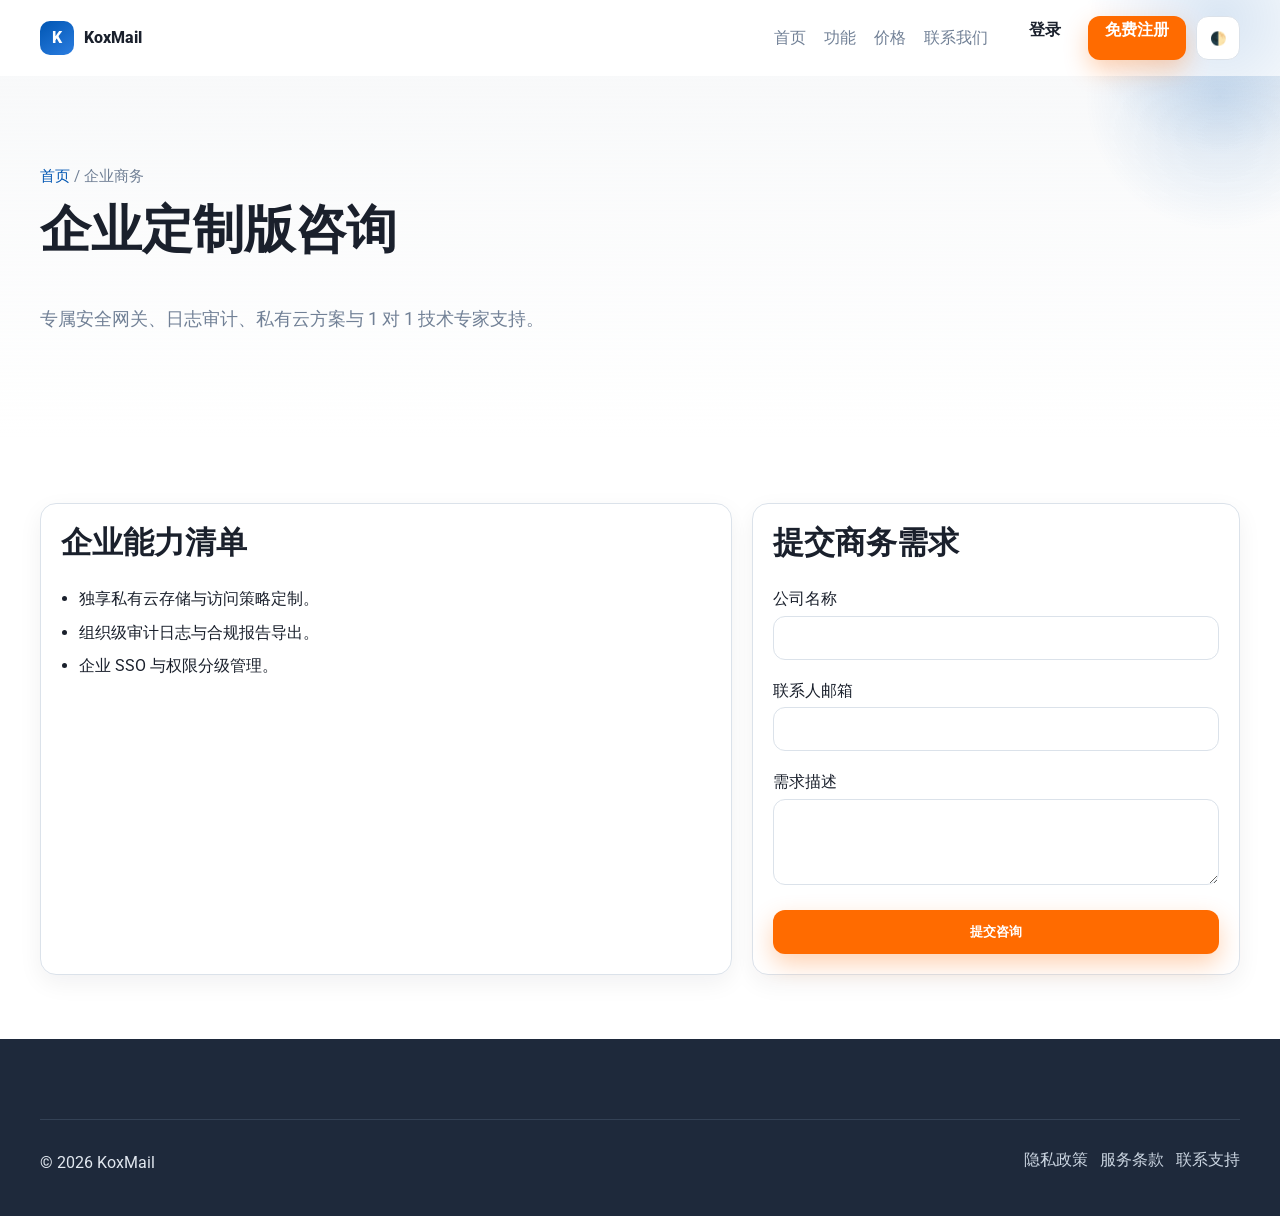
==== business.html @ 8eb8991d "Add new HTML pages for business, login, privacy, registration, subscription, support, and terms. Upd" ====
<!doctype html>
<html lang="zh-CN">
<head>
  <meta charset="UTF-8">
  <meta name="viewport" content="width=device-width, initial-scale=1.0">
  <title>KoxMail 企业商务咨询</title>
  <link rel="preconnect" href="https://fonts.googleapis.com">
  <link rel="preconnect" href="https://fonts.gstatic.com" crossorigin>
  <link href="https://fonts.googleapis.com/css2?family=Roboto:wght@400;500;700;800&display=swap" rel="stylesheet">
  <link rel="stylesheet" href="styles.css">
</head>
<body>
  <header class="site-header is-scrolled" id="siteHeader"><div class="container header-inner"><a class="brand" href="index.html"><span class="brand-mark">K</span><span class="brand-text">KoxMail</span></a><button class="menu-toggle" id="menuToggle" aria-expanded="false" aria-controls="mainNav" aria-label="打开导航"><span></span><span></span><span></span></button><nav class="nav" id="mainNav"><a href="index.html#home">首页</a><a href="index.html#features">功能</a><a href="index.html#pricing">价格</a><a href="index.html#contact">联系我们</a></nav><div class="header-actions"><a class="btn btn-ghost" href="login.html">登录</a><a class="btn btn-accent" href="register.html">免费注册</a><button class="theme-toggle" id="themeToggle">🌓</button></div></div></header>
  <main class="subpage-main">
    <section class="section sub-hero"><div class="container"><p class="breadcrumb"><a href="index.html">首页</a> / 企业商务</p><h1>企业定制版咨询</h1><p class="lead">专属安全网关、日志审计、私有云方案与 1 对 1 技术专家支持。</p></div></section>
    <section class="section-sm">
      <div class="container sub-grid">
        <article class="card">
          <h2>企业能力清单</h2>
          <ul class="doc-list">
            <li>独享私有云存储与访问策略定制。</li>
            <li>组织级审计日志与合规报告导出。</li>
            <li>企业 SSO 与权限分级管理。</li>
          </ul>
        </article>
        <article class="card">
          <h2>提交商务需求</h2>
          <form class="simple-form" action="support.html" method="get">
            <div class="field"><label for="bizCompany">公司名称</label><input id="bizCompany" required></div>
            <div class="field"><label for="bizContact">联系人邮箱</label><input id="bizContact" type="email" required></div>
            <div class="field"><label for="bizNeed">需求描述</label><textarea id="bizNeed" rows="4" required></textarea></div>
            <button class="btn btn-accent full" type="submit">提交咨询</button>
          </form>
        </article>
      </div>
    </section>
  </main>
  <footer class="site-footer"><div class="container footer-bottom"><p>© 2026 KoxMail</p><div class="footer-links"><a href="privacy.html">隐私政策</a><a href="terms.html">服务条款</a><a href="support.html">联系支持</a></div></div></footer>
  <script src="script.js"></script>
</body>
</html>
---- styles.css ----
:root {
  --primary: #0056b3;
  --accent: #ff6b00;
  --bg: #ffffff;
  --bg-alt: #f8f9fa;
  --surface: #ffffff;
  --text: #1a202c;
  --text-muted: #718096;
  --border: #dbe2ea;
  --danger: #e53e3e;
  --header-bg: rgba(255, 255, 255, 0.9);
  --shadow-sm: 0 8px 24px rgba(16, 24, 40, 0.06);
  --shadow-md: 0 16px 36px rgba(16, 24, 40, 0.14);
}

[data-theme="dark"] {
  --bg: #0f172a;
  --bg-alt: #1e293b;
  --surface: #1e293b;
  --text: #f8fafc;
  --text-muted: #94a3b8;
  --border: #334155;
  --header-bg: rgba(15, 23, 42, 0.82);
  --shadow-sm: 0 8px 24px rgba(2, 8, 23, 0.44);
  --shadow-md: 0 16px 36px rgba(2, 8, 23, 0.6);
}

*,
*::before,
*::after {
  box-sizing: border-box;
}

html {
  scroll-behavior: smooth;
}

body {
  margin: 0;
  font-family: "PingFang SC", "Roboto", "Microsoft YaHei", sans-serif;
  background: var(--bg);
  color: var(--text);
  line-height: 1.6;
  animation: pageFadeIn 0.7s ease both;
}

a {
  color: inherit;
  text-decoration: none;
}

.container {
  width: min(1200px, calc(100% - 40px));
  margin: 0 auto;
}

.section {
  padding: 88px 0;
  position: relative;
  overflow: clip;
}

.section-sm {
  padding: 64px 0;
}

.alt-bg {
  background: var(--bg-alt);
}

h1, h2, h3, h4 {
  line-height: 1.25;
  margin-top: 0;
}

h1 {
  font-size: clamp(2rem, 4vw, 3.25rem);
  font-weight: 800;
}

h2 {
  font-size: clamp(1.65rem, 2.4vw, 2.25rem);
  margin-bottom: 24px;
}

h3 {
  font-size: 1.2rem;
  font-weight: 700;
}

.lead {
  font-size: 1.1rem;
  color: var(--text-muted);
}

.eyebrow {
  color: var(--primary);
  font-weight: 700;
}

.grid-2 {
  display: grid;
  grid-template-columns: repeat(12, 1fr);
  gap: 24px;
}

.grid-2 > :first-child,
.grid-2 > :last-child {
  grid-column: span 6;
}

.cards-3,
.cards-4,
.pricing-grid,
.footer-grid,
.team-grid {
  display: grid;
  gap: 16px;
}

.cards-3 {
  grid-template-columns: repeat(3, minmax(0, 1fr));
}

.cards-4 {
  grid-template-columns: repeat(4, minmax(0, 1fr));
}

.pricing-grid {
  margin-top: 26px;
  grid-template-columns: repeat(3, minmax(0, 1fr));
  align-items: stretch;
}

.footer-grid {
  grid-template-columns: repeat(4, minmax(0, 1fr));
}

.team-grid {
  grid-template-columns: repeat(3, minmax(0, 1fr));
}

.card {
  background: var(--surface);
  border: 1px solid var(--border);
  border-radius: 16px;
  padding: 20px;
  box-shadow: var(--shadow-sm);
}

.site-header {
  position: sticky;
  top: 0;
  z-index: 30;
  transition: background 0.35s ease, box-shadow 0.35s ease, backdrop-filter 0.35s ease, transform 0.35s ease;
}

.site-header.is-scrolled {
  background: var(--header-bg);
  backdrop-filter: blur(10px);
  box-shadow: var(--shadow-sm);
  transform: translateY(0);
}

.header-inner {
  min-height: 76px;
  display: flex;
  align-items: center;
  gap: 24px;
}

.brand {
  display: inline-flex;
  align-items: center;
  gap: 10px;
  font-weight: 800;
}

.brand-mark {
  width: 34px;
  height: 34px;
  border-radius: 10px;
  display: grid;
  place-items: center;
  color: #fff;
  background: linear-gradient(145deg, var(--primary), #2b7de0);
}

.nav {
  margin-left: auto;
  display: inline-flex;
  gap: 18px;
}

.nav a {
  position: relative;
  color: var(--text-muted);
  font-weight: 500;
  transition: color 0.25s ease;
}

.nav a::after {
  content: "";
  position: absolute;
  left: 0;
  bottom: -6px;
  width: 100%;
  height: 2px;
  transform: scaleX(0);
  transform-origin: left;
  transition: transform 0.2s ease;
  background: var(--primary);
}

.nav a:hover {
  color: var(--primary);
}

.nav a:hover::after {
  transform: scaleX(1);
}

.header-actions {
  display: inline-flex;
  align-items: center;
  gap: 10px;
}

.btn {
  min-height: 44px;
  border-radius: 12px;
  border: 1px solid transparent;
  padding: 0 16px;
  font-weight: 700;
  cursor: pointer;
  transition: transform 0.28s cubic-bezier(0.22, 1, 0.36, 1), box-shadow 0.28s ease, background 0.25s ease, filter 0.25s ease;
}

.btn:hover {
  transform: translateY(-2px) scale(1.01);
  filter: brightness(1.02);
}

.btn-ghost {
  color: var(--text);
  background: transparent;
}

.btn-accent {
  color: #fff;
  background: var(--accent);
  box-shadow: 0 10px 24px rgba(255, 107, 0, 0.3);
}

.btn-outline {
  color: var(--text);
  border-color: var(--border);
  background: transparent;
}

.theme-toggle {
  min-height: 44px;
  min-width: 44px;
  border-radius: 12px;
  border: 1px solid var(--border);
  background: var(--surface);
  color: var(--text);
  cursor: pointer;
  transition: transform 0.28s ease, box-shadow 0.28s ease;
}

.theme-toggle:hover {
  transform: translateY(-2px) rotate(-8deg);
  box-shadow: var(--shadow-sm);
}

.hero-form {
  margin: 28px 0 14px;
  display: flex;
  gap: 10px;
}

input, textarea {
  width: 100%;
  color: var(--text);
  border-radius: 12px;
  border: 1px solid var(--border);
  background: var(--surface);
  padding: 12px 14px;
  min-height: 44px;
  outline: none;
}

select {
  width: 100%;
  color: var(--text);
  border-radius: 12px;
  border: 1px solid var(--border);
  background: var(--surface);
  padding: 12px 14px;
  min-height: 44px;
  outline: none;
}

input:focus, textarea:focus, select:focus {
  border-color: var(--primary);
  box-shadow: 0 0 0 4px rgba(0, 86, 179, 0.15);
}

.hero-art {
  display: grid;
  align-content: center;
  justify-items: center;
  position: relative;
  perspective: 1000px;
}

.mock-mail {
  width: min(420px, 100%);
  border-radius: 16px;
  overflow: hidden;
  box-shadow: var(--shadow-md);
  border: 1px solid var(--border);
  animation: floatY 4.8s ease-in-out infinite;
  transform-style: preserve-3d;
}

.mail-top {
  padding: 12px 16px;
  background: var(--primary);
  color: #fff;
  font-weight: 700;
}

.mail-body {
  background: var(--surface);
  padding: 16px;
}

.shield {
  position: absolute;
  right: 8%;
  bottom: -10px;
  width: 64px;
  height: 64px;
  border-radius: 50%;
  display: grid;
  place-items: center;
  background: var(--surface);
  border: 1px solid var(--border);
  box-shadow: var(--shadow-sm);
  animation: pulseShield 2.8s ease-in-out infinite;
}

.trust {
  background: var(--bg-alt);
}

.trust-text {
  text-align: center;
  color: var(--text-muted);
  margin-top: 0;
}

.badges {
  display: flex;
  justify-content: center;
  flex-wrap: wrap;
  gap: 10px;
}

.badge {
  border-radius: 999px;
  border: 1px solid var(--border);
  background: var(--surface);
  padding: 10px 14px;
  font-weight: 700;
  transition: transform 0.24s ease, box-shadow 0.24s ease;
}

.badge:hover {
  transform: translateY(-2px);
  box-shadow: var(--shadow-sm);
}

.feature-card {
  transition: transform 0.3s cubic-bezier(0.22, 1, 0.36, 1), box-shadow 0.3s ease;
}

.feature-card:hover {
  transform: translateY(-4px);
  box-shadow: var(--shadow-md);
}

.quote-card .person {
  margin-top: 12px;
  color: var(--text-muted);
  font-size: 0.95rem;
}

.z-flow {
  display: grid;
  grid-template-columns: repeat(12, 1fr);
  gap: 16px;
}

.z-flow > :nth-child(odd) {
  grid-column: 1 / span 7;
}

.z-flow > :nth-child(even) {
  grid-column: 6 / -1;
}

.timeline ul {
  margin: 0;
  padding-left: 20px;
}

.member {
  text-align: center;
}

.avatar {
  display: block;
  margin: 0 auto 8px;
  width: 72px;
  height: 72px;
  border-radius: 50%;
  background: linear-gradient(140deg, #64748b, #cbd5e1);
  filter: saturate(0);
  transition: filter 0.2s ease;
}

.member:hover .avatar {
  filter: saturate(1);
}

.price-card {
  border-radius: 18px;
  padding: 24px;
  background: var(--surface);
  border: 1px solid var(--border);
  box-shadow: var(--shadow-sm);
  transition: transform 0.35s cubic-bezier(0.22, 1, 0.36, 1), box-shadow 0.35s ease, border-color 0.25s ease;
}

.price-card:hover {
  transform: translateY(-4px);
  box-shadow: var(--shadow-md);
}

.price-card .price {
  font-size: 1.8rem;
  margin: 10px 0 14px;
  font-weight: 800;
}

.price-card .price span {
  font-size: 1rem;
  color: var(--text-muted);
}

.price-card ul {
  margin: 0 0 18px 18px;
  padding: 0;
}

.featured {
  transform: scale(1.05);
  border-color: var(--primary);
  position: relative;
  animation: glowCard 3.2s ease-in-out infinite;
}

.tag {
  display: inline-block;
  border-radius: 999px;
  background: var(--accent);
  color: #fff;
  padding: 6px 10px;
  font-size: 0.78rem;
  margin: 0 0 10px;
}

.faq-top {
  display: grid;
  gap: 10px;
  margin-bottom: 16px;
}

.tags {
  display: flex;
  flex-wrap: wrap;
  gap: 8px;
}

.tags span {
  border: 1px solid var(--border);
  border-radius: 999px;
  padding: 6px 10px;
  font-size: 0.9rem;
  color: var(--text-muted);
}

.accordion-item {
  border: 1px solid var(--border);
  border-radius: 12px;
  background: var(--surface);
  margin-bottom: 10px;
  overflow: hidden;
  transition: border-color 0.25s ease, transform 0.25s ease, box-shadow 0.25s ease;
}

.accordion-item:hover {
  transform: translateY(-2px);
  box-shadow: var(--shadow-sm);
}

.accordion-trigger {
  width: 100%;
  border: 0;
  background: transparent;
  color: var(--text);
  min-height: 50px;
  padding: 14px 16px;
  display: flex;
  justify-content: space-between;
  align-items: center;
  cursor: pointer;
  font-size: 1rem;
  font-weight: 700;
}

.accordion-panel {
  max-height: 0;
  overflow: hidden;
  transition: max-height 0.28s ease;
}

.accordion-panel p {
  margin: 0;
  padding: 0 16px 16px;
  color: var(--text-muted);
}

.accordion-item.is-open .accordion-trigger {
  color: var(--primary);
}

.accordion-item.is-open .icon {
  transform: rotate(45deg);
}

.icon {
  transition: transform 0.3s cubic-bezier(0.22, 1, 0.36, 1);
}

.empty-state {
  border: 1px dashed var(--border);
  border-radius: 12px;
  padding: 20px;
  text-align: center;
}

.map-placeholder {
  margin-top: 18px;
  min-height: 200px;
  border-radius: 12px;
  border: 1px solid var(--border);
  display: grid;
  place-items: center;
  color: var(--text-muted);
  background: linear-gradient(140deg, #cbd5e1, #94a3b8);
  background-size: 140% 140%;
  animation: mapFlow 10s ease-in-out infinite;
}

.field {
  margin-bottom: 12px;
}

.field label {
  display: inline-block;
  margin-bottom: 4px;
  font-weight: 500;
}

.field.invalid input,
.field.invalid textarea {
  border-color: var(--danger);
}

.field.invalid .error-msg {
  color: var(--danger);
}

.error-msg {
  display: block;
  min-height: 18px;
  font-size: 0.85rem;
}

.full {
  width: 100%;
  display: inline-flex;
  align-items: center;
  justify-content: center;
  gap: 8px;
}

.spinner {
  width: 14px;
  height: 14px;
  border-radius: 50%;
  border: 2px solid rgba(255, 255, 255, 0.45);
  border-top-color: #fff;
  display: none;
}

.btn.is-loading .spinner {
  display: inline-block;
  animation: spin 0.8s linear infinite;
}

.btn:disabled {
  opacity: 0.8;
  cursor: not-allowed;
}

.success-card {
  border-radius: 12px;
  border: 1px solid #22c55e55;
  background: #22c55e20;
  padding: 16px;
  animation: successPop 0.45s cubic-bezier(0.22, 1, 0.36, 1) both;
}

.cta-box {
  border-radius: 16px;
  text-align: center;
  background: var(--surface);
  border: 1px solid var(--border);
  box-shadow: var(--shadow-sm);
  padding: 28px;
  transition: transform 0.35s ease, box-shadow 0.35s ease;
}

.cta-box:hover {
  transform: translateY(-3px);
  box-shadow: var(--shadow-md);
}

.site-footer {
  background: #1e293b;
  color: #e2e8f0;
  padding: 54px 0 24px;
}

.site-footer h4 {
  margin-bottom: 12px;
}

.site-footer a {
  display: block;
  color: #cbd5e1;
  margin-bottom: 6px;
  transition: color 0.22s ease, transform 0.22s ease;
}

.site-footer a:hover {
  color: #ffffff;
  transform: translateX(2px);
}

.footer-bottom {
  margin-top: 26px;
  border-top: 1px solid #334155;
  padding-top: 14px;
  display: flex;
  gap: 14px;
  justify-content: space-between;
  align-items: center;
  flex-wrap: wrap;
}

.footer-links {
  display: inline-flex;
  flex-wrap: wrap;
  gap: 12px;
}

.menu-toggle {
  display: none;
  min-height: 44px;
  min-width: 44px;
  border: 1px solid var(--border);
  border-radius: 12px;
  background: var(--surface);
}

.menu-toggle span {
  display: block;
  width: 18px;
  height: 2px;
  margin: 3px auto;
  background: var(--text);
}

.link-arrow {
  color: var(--primary);
  font-weight: 700;
}

.sr-only {
  position: absolute;
  width: 1px;
  height: 1px;
  margin: -1px;
  padding: 0;
  overflow: hidden;
  border: 0;
  clip: rect(0 0 0 0);
}

.subpage-main {
  min-height: calc(100vh - 210px);
}

.sub-hero {
  background: linear-gradient(180deg, var(--bg-alt), transparent);
}

.breadcrumb {
  margin-top: 0;
  margin-bottom: 10px;
  color: var(--text-muted);
  font-size: 0.95rem;
}

.breadcrumb a {
  color: var(--primary);
}

.sub-grid {
  display: grid;
  grid-template-columns: repeat(12, 1fr);
  gap: 20px;
}

.sub-grid > *:first-child {
  grid-column: span 7;
}

.sub-grid > *:last-child {
  grid-column: span 5;
}

.simple-form {
  display: grid;
  gap: 6px;
}

.muted-line {
  color: var(--text-muted);
}

.doc-wrap {
  max-width: 900px;
}

.doc-wrap h2 {
  margin-top: 26px;
  margin-bottom: 8px;
}

.doc-wrap h2:first-child {
  margin-top: 0;
}

.doc-list {
  margin: 0;
  padding-left: 18px;
}

.doc-list li {
  margin-bottom: 8px;
}

.fade-in {
  animation: fadeInUp 0.5s ease both;
}

.reveal {
  opacity: 0;
  transform: translateY(22px) scale(0.985);
  transition: opacity 0.7s cubic-bezier(0.22, 1, 0.36, 1), transform 0.7s cubic-bezier(0.22, 1, 0.36, 1);
  transition-delay: var(--reveal-delay, 0ms);
  will-change: transform, opacity;
}

.reveal.reveal-in {
  opacity: 1;
  transform: translateY(0) scale(1);
}

.section-glow::before {
  content: "";
  position: absolute;
  width: 280px;
  height: 280px;
  border-radius: 50%;
  background: radial-gradient(circle, rgba(0, 86, 179, 0.15), transparent 68%);
  top: -120px;
  right: -80px;
  pointer-events: none;
  animation: glowDrift 7s ease-in-out infinite;
}

@keyframes spin {
  to { transform: rotate(360deg); }
}

@keyframes fadeInUp {
  from {
    opacity: 0;
    transform: translateY(12px);
  }
  to {
    opacity: 1;
    transform: translateY(0);
  }
}

@keyframes pageFadeIn {
  from {
    opacity: 0;
  }
  to {
    opacity: 1;
  }
}

@keyframes floatY {
  0%, 100% {
    transform: translateY(0px) rotateX(0deg);
  }
  50% {
    transform: translateY(-8px) rotateX(1.5deg);
  }
}

@keyframes pulseShield {
  0%, 100% {
    transform: scale(1);
    box-shadow: var(--shadow-sm);
  }
  50% {
    transform: scale(1.06);
    box-shadow: var(--shadow-md);
  }
}

@keyframes glowCard {
  0%, 100% {
    box-shadow: 0 14px 34px rgba(0, 86, 179, 0.18);
  }
  50% {
    box-shadow: 0 18px 42px rgba(0, 86, 179, 0.3);
  }
}

@keyframes mapFlow {
  0%, 100% {
    background-position: 0% 50%;
  }
  50% {
    background-position: 100% 50%;
  }
}

@keyframes successPop {
  from {
    opacity: 0;
    transform: translateY(8px) scale(0.96);
  }
  to {
    opacity: 1;
    transform: translateY(0) scale(1);
  }
}

@keyframes glowDrift {
  0%, 100% {
    transform: translate(0, 0);
  }
  50% {
    transform: translate(-12px, 10px);
  }
}

@media (prefers-reduced-motion: reduce) {
  *,
  *::before,
  *::after {
    animation: none !important;
    transition-duration: 1ms !important;
    transition-delay: 0ms !important;
  }
}

@media (max-width: 1199px) {
  .cards-4 {
    grid-template-columns: repeat(2, minmax(0, 1fr));
  }

  .cards-3 {
    grid-template-columns: repeat(2, minmax(0, 1fr));
  }

  .pricing-grid {
    grid-template-columns: 1fr;
    gap: 20px;
  }

  .featured {
    transform: none;
  }

  .z-flow > * {
    grid-column: 1 / -1;
  }

  .nav {
    position: fixed;
    top: 76px;
    right: 12px;
    width: min(320px, calc(100% - 24px));
    background: var(--surface);
    border: 1px solid var(--border);
    border-radius: 12px;
    box-shadow: var(--shadow-md);
    padding: 12px;
    display: none;
    flex-direction: column;
  }

  .nav.is-open {
    display: flex;
  }

  .menu-toggle {
    display: inline-block;
    margin-left: auto;
  }
}

@media (max-width: 767px) {
  .container {
    width: min(1200px, calc(100% - 24px));
  }

  .section {
    padding: 68px 0;
  }

  .section-sm {
    padding: 48px 0;
  }

  .grid-2 > * {
    grid-column: 1 / -1;
  }

  .cards-3,
  .cards-4,
  .footer-grid,
  .team-grid {
    grid-template-columns: 1fr;
  }

  .header-actions .btn-ghost {
    display: none;
  }

  .hero-form {
    flex-direction: column;
  }

  .btn,
  .theme-toggle {
    width: 100%;
  }

  .sub-grid > * {
    grid-column: 1 / -1;
  }
}
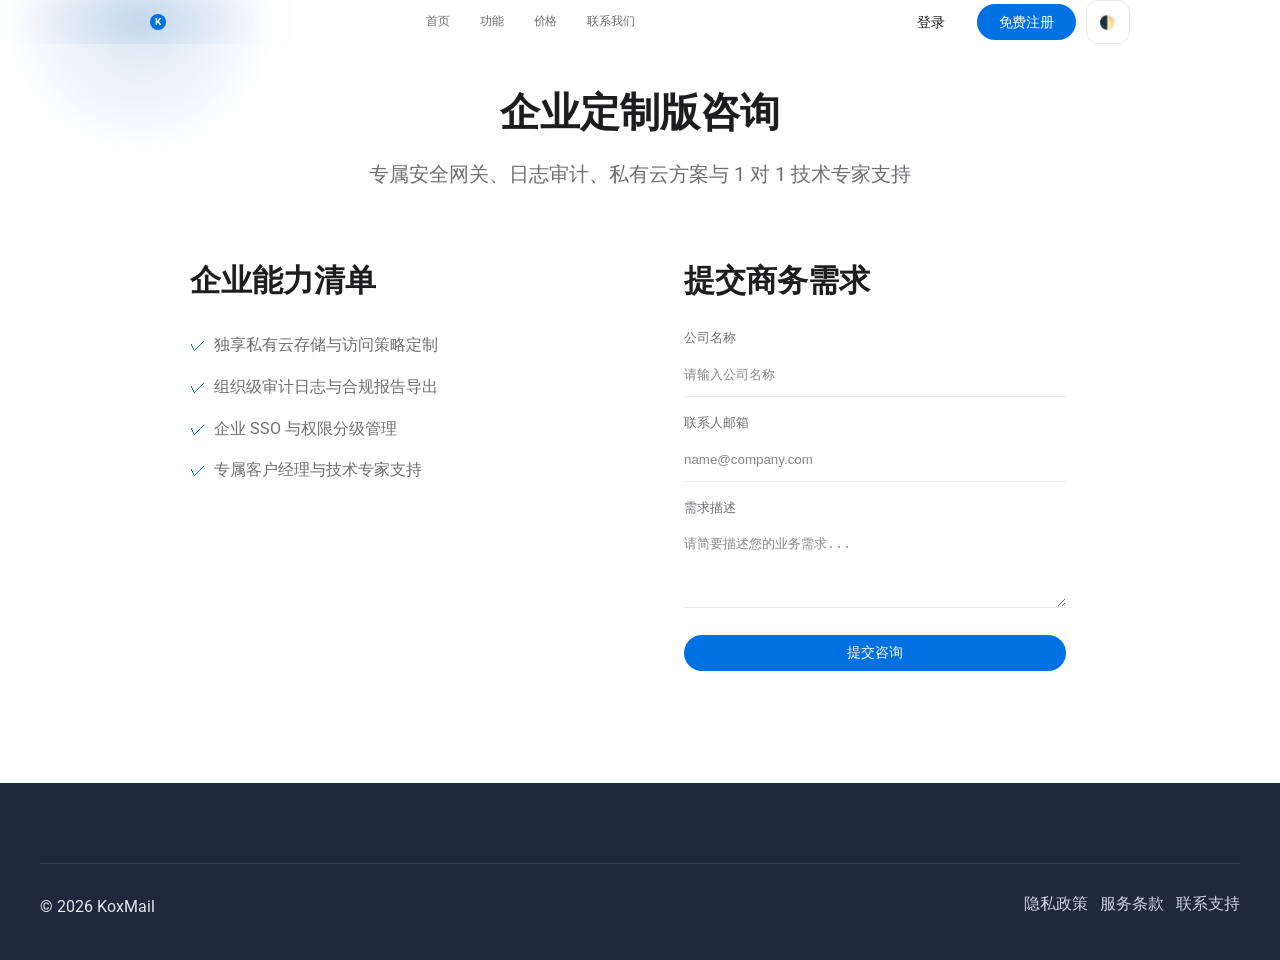
==== commit 1b656163: "refactor: 重构全站页面布局与样式，优化用户体验 1. 重新设计首页hero区域，简化布局并优化文案 2. 统一全站头部、页脚结构，移除冗余的is-scrolled类逻辑 3. 重构所有子页面" ====
--- a/business.html
+++ b/business.html
@@ -10,32 +10,72 @@
   <link rel="stylesheet" href="styles.css">
 </head>
 <body>
-  <header class="site-header is-scrolled" id="siteHeader"><div class="container header-inner"><a class="brand" href="index.html"><span class="brand-mark">K</span><span class="brand-text">KoxMail</span></a><button class="menu-toggle" id="menuToggle" aria-expanded="false" aria-controls="mainNav" aria-label="打开导航"><span></span><span></span><span></span></button><nav class="nav" id="mainNav"><a href="index.html#home">首页</a><a href="index.html#features">功能</a><a href="index.html#pricing">价格</a><a href="index.html#contact">联系我们</a></nav><div class="header-actions"><a class="btn btn-ghost" href="login.html">登录</a><a class="btn btn-accent" href="register.html">免费注册</a><button class="theme-toggle" id="themeToggle">🌓</button></div></div></header>
+  <header class="site-header" id="siteHeader">
+    <div class="header-inner">
+      <a class="brand" href="index.html"><span class="brand-mark">K</span></a>
+      <button class="menu-toggle" id="menuToggle" aria-expanded="false" aria-controls="mainNav" aria-label="打开导航"><span></span><span></span><span></span></button>
+      <nav class="nav" id="mainNav">
+        <a href="index.html#home">首页</a>
+        <a href="index.html#features">功能</a>
+        <a href="index.html#pricing">价格</a>
+        <a href="index.html#contact">联系我们</a>
+      </nav>
+      <div class="header-actions">
+        <a class="btn btn-ghost" href="login.html">登录</a>
+        <a class="btn btn-accent" href="register.html">免费注册</a>
+        <button class="theme-toggle" id="themeToggle">🌓</button>
+      </div>
+    </div>
+  </header>
   <main class="subpage-main">
-    <section class="section sub-hero"><div class="container"><p class="breadcrumb"><a href="index.html">首页</a> / 企业商务</p><h1>企业定制版咨询</h1><p class="lead">专属安全网关、日志审计、私有云方案与 1 对 1 技术专家支持。</p></div></section>
-    <section class="section-sm">
-      <div class="container sub-grid">
-        <article class="card">
-          <h2>企业能力清单</h2>
-          <ul class="doc-list">
-            <li>独享私有云存储与访问策略定制。</li>
-            <li>组织级审计日志与合规报告导出。</li>
-            <li>企业 SSO 与权限分级管理。</li>
-          </ul>
-        </article>
-        <article class="card">
-          <h2>提交商务需求</h2>
-          <form class="simple-form" action="support.html" method="get">
-            <div class="field"><label for="bizCompany">公司名称</label><input id="bizCompany" required></div>
-            <div class="field"><label for="bizContact">联系人邮箱</label><input id="bizContact" type="email" required></div>
-            <div class="field"><label for="bizNeed">需求描述</label><textarea id="bizNeed" rows="4" required></textarea></div>
-            <button class="btn btn-accent full" type="submit">提交咨询</button>
-          </form>
-        </article>
+    <section class="section">
+      <div class="container">
+        <div class="page-header">
+          <h1>企业定制版咨询</h1>
+          <p class="lead">专属安全网关、日志审计、私有云方案与 1 对 1 技术专家支持</p>
+        </div>
+        <div class="business-box">
+          <div class="business-info">
+            <h2>企业能力清单</h2>
+            <ul class="feature-list">
+              <li>独享私有云存储与访问策略定制</li>
+              <li>组织级审计日志与合规报告导出</li>
+              <li>企业 SSO 与权限分级管理</li>
+              <li>专属客户经理与技术专家支持</li>
+            </ul>
+          </div>
+          <div class="business-form">
+            <h2>提交商务需求</h2>
+            <form class="auth-form" action="support.html" method="get">
+              <div class="field">
+                <label for="bizCompany">公司名称</label>
+                <input id="bizCompany" type="text" placeholder="请输入公司名称" required>
+              </div>
+              <div class="field">
+                <label for="bizContact">联系人邮箱</label>
+                <input id="bizContact" type="email" placeholder="name@company.com" required>
+              </div>
+              <div class="field">
+                <label for="bizNeed">需求描述</label>
+                <textarea id="bizNeed" rows="4" placeholder="请简要描述您的业务需求..." required></textarea>
+              </div>
+              <button class="btn btn-accent full" type="submit">提交咨询</button>
+            </form>
+          </div>
+        </div>
       </div>
     </section>
   </main>
-  <footer class="site-footer"><div class="container footer-bottom"><p>© 2026 KoxMail</p><div class="footer-links"><a href="privacy.html">隐私政策</a><a href="terms.html">服务条款</a><a href="support.html">联系支持</a></div></div></footer>
+  <footer class="site-footer">
+    <div class="container footer-bottom">
+      <p>© 2026 KoxMail</p>
+      <div class="footer-links">
+        <a href="privacy.html">隐私政策</a>
+        <a href="terms.html">服务条款</a>
+        <a href="support.html">联系支持</a>
+      </div>
+    </div>
+  </footer>
   <script src="script.js"></script>
 </body>
-</html>
+</html>
--- a/styles.css
+++ b/styles.css
@@ -1,28 +1,49 @@
 :root {
-  --primary: #0056b3;
-  --accent: #ff6b00;
+  --primary: #0071e3;
+  --primary-dark: #0077ed;
+  --primary-light: #34c7ff;
+  --accent: #0071e3;
   --bg: #ffffff;
-  --bg-alt: #f8f9fa;
+  --bg-alt: #f5f5f7;
+  --bg-section: #ffffff;
   --surface: #ffffff;
-  --text: #1a202c;
-  --text-muted: #718096;
-  --border: #dbe2ea;
-  --danger: #e53e3e;
-  --header-bg: rgba(255, 255, 255, 0.9);
-  --shadow-sm: 0 8px 24px rgba(16, 24, 40, 0.06);
-  --shadow-md: 0 16px 36px rgba(16, 24, 40, 0.14);
+  --surface-hover: #f5f5f7;
+  --text: #1d1d1f;
+  --text-muted: #6e6e73;
+  --text-subtle: #86868b;
+  --border: #e8e8ed;
+  --border-light: #f5f5f7;
+  --danger: #ff3b30;
+  --success: #34c759;
+  --header-bg: rgba(255, 255, 255, 0.8);
+  --header-bg-scrolled: rgba(255, 255, 255, 0.98);
+  --shadow-sm: 0 2px 8px rgba(0, 0, 0, 0.06);
+  --shadow-md: 0 4px 20px rgba(0, 0, 0, 0.1);
+  --shadow-lg: 0 10px 40px rgba(0, 0, 0, 0.12);
 }
 
 [data-theme="dark"] {
-  --bg: #0f172a;
-  --bg-alt: #1e293b;
-  --surface: #1e293b;
-  --text: #f8fafc;
-  --text-muted: #94a3b8;
-  --border: #334155;
-  --header-bg: rgba(15, 23, 42, 0.82);
-  --shadow-sm: 0 8px 24px rgba(2, 8, 23, 0.44);
-  --shadow-md: 0 16px 36px rgba(2, 8, 23, 0.6);
+  --primary: #0071e3;
+  --primary-dark: #0077ed;
+  --primary-light: #34c7ff;
+  --accent: #0071e3;
+  --bg: #1d1d1f;
+  --bg-alt: #2d2d30;
+  --bg-section: #1d1d1f;
+  --surface: #2d2d30;
+  --surface-hover: #3d3d40;
+  --text: #ffffff;
+  --text-muted: #86868b;
+  --text-subtle: #6e6e73;
+  --border: #3d3d40;
+  --border-light: #4d4d50;
+  --danger: #ff3b30;
+  --success: #30d158;
+  --header-bg: rgba(29, 29, 31, 0.8);
+  --header-bg-scrolled: rgba(29, 29, 31, 0.98);
+  --shadow-sm: 0 2px 8px rgba(0, 0, 0, 0.3);
+  --shadow-md: 0 4px 20px rgba(0, 0, 0, 0.4);
+  --shadow-lg: 0 10px 40px rgba(0, 0, 0, 0.5);
 }
 
 *,
@@ -60,6 +81,17 @@
   overflow: clip;
 }
 
+.section::before {
+  content: "";
+  position: absolute;
+  top: 0;
+  left: 0;
+  right: 0;
+  bottom: 0;
+  background: linear-gradient(180deg, var(--bg-gradient-start) 0%, var(--bg-gradient-end) 100%);
+  z-index: -1;
+}
+
 .section-sm {
   padding: 64px 0;
 }
@@ -142,61 +174,92 @@
 
 .card {
   background: var(--surface);
-  border: 1px solid var(--border);
-  border-radius: 16px;
-  padding: 20px;
-  box-shadow: var(--shadow-sm);
+  border: none;
+  border-radius: 20px;
+  padding: 24px;
+  box-shadow: none;
+  position: relative;
+  transition: all 0.3s cubic-bezier(0.25, 0.46, 0.45, 0.94);
+}
+
+.card:hover {
+  background: var(--surface-hover);
+  transform: translateY(-2px);
 }
 
 .site-header {
-  position: sticky;
+  position: fixed;
   top: 0;
-  z-index: 30;
-  transition: background 0.35s ease, box-shadow 0.35s ease, backdrop-filter 0.35s ease, transform 0.35s ease;
+  left: 0;
+  right: 0;
+  z-index: 100;
+  background: transparent;
+  backdrop-filter: blur(20px);
+  -webkit-backdrop-filter: blur(20px);
+  transition: all 0.35s cubic-bezier(0.25, 0.46, 0.45, 0.94);
 }
 
 .site-header.is-scrolled {
-  background: var(--header-bg);
-  backdrop-filter: blur(10px);
-  box-shadow: var(--shadow-sm);
-  transform: translateY(0);
+  background: var(--header-bg-scrolled);
+  backdrop-filter: blur(20px);
+  -webkit-backdrop-filter: blur(20px);
+  box-shadow: 0 1px 3px rgba(0, 0, 0, 0.1);
 }
 
 .header-inner {
-  min-height: 76px;
+  min-height: 44px;
+  max-width: 1024px;
+  margin: 0 auto;
+  padding: 0 22px;
   display: flex;
   align-items: center;
-  gap: 24px;
+  justify-content: space-between;
+  gap: 8px;
 }
 
 .brand {
-  display: inline-flex;
+  display: flex;
   align-items: center;
-  gap: 10px;
-  font-weight: 800;
+  gap: 0;
+  font-weight: 600;
+  font-size: 14px;
+  letter-spacing: -0.01em;
 }
 
 .brand-mark {
-  width: 34px;
-  height: 34px;
-  border-radius: 10px;
+  width: 16px;
+  height: 16px;
+  border-radius: 50%;
   display: grid;
   place-items: center;
   color: #fff;
-  background: linear-gradient(145deg, var(--primary), #2b7de0);
+  background: var(--primary);
+  font-size: 10px;
+  font-weight: 700;
+}
+
+.brand-text {
+  display: none;
 }
 
 .nav {
-  margin-left: auto;
-  display: inline-flex;
-  gap: 18px;
+  display: flex;
+  align-items: center;
+  gap: 30px;
+  margin: 0 auto;
 }
 
 .nav a {
   position: relative;
   color: var(--text-muted);
-  font-weight: 500;
-  transition: color 0.25s ease;
+  font-weight: 400;
+  font-size: 12px;
+  letter-spacing: -0.01em;
+  transition: color 0.2s ease;
+}
+
+.nav a:hover {
+  color: var(--text);
 }
 
 .nav a::after {
@@ -227,18 +290,27 @@
 }
 
 .btn {
-  min-height: 44px;
-  border-radius: 12px;
-  border: 1px solid transparent;
-  padding: 0 16px;
-  font-weight: 700;
+  min-height: 36px;
+  border-radius: 18px;
+  border: none;
+  padding: 0 22px;
+  font-weight: 400;
+  font-size: 14px;
+  letter-spacing: -0.01em;
   cursor: pointer;
-  transition: transform 0.28s cubic-bezier(0.22, 1, 0.36, 1), box-shadow 0.28s ease, background 0.25s ease, filter 0.25s ease;
+  transition: all 0.2s cubic-bezier(0.25, 0.46, 0.45, 0.94);
+  display: inline-flex;
+  align-items: center;
+  justify-content: center;
+  position: relative;
 }
 
 .btn:hover {
-  transform: translateY(-2px) scale(1.01);
-  filter: brightness(1.02);
+  opacity: 0.9;
+}
+
+.btn:active {
+  transform: scale(0.98);
 }
 
 .btn-ghost {
@@ -246,17 +318,26 @@
   background: transparent;
 }
 
+.btn-ghost:hover {
+  background: var(--bg-alt);
+}
+
 .btn-accent {
   color: #fff;
-  background: var(--accent);
-  box-shadow: 0 10px 24px rgba(255, 107, 0, 0.3);
+  background: var(--primary);
+}
+
+.btn-accent:hover {
+  background: var(--primary-dark);
 }
 
 .btn-outline {
-  color: var(--text);
-  border-color: var(--border);
+  color: var(--primary);
+  border: 1px solid var(--primary);
   background: transparent;
 }
+
+
 
 .theme-toggle {
   min-height: 44px;
@@ -283,53 +364,84 @@
 input, textarea {
   width: 100%;
   color: var(--text);
-  border-radius: 12px;
+  border-radius: 0;
+  border: none;
+  border-bottom: 1px solid var(--border);
+  background: transparent;
+  padding: 12px 0;
+  min-height: 44px;
+  outline: none;
+  transition: border-color 0.2s ease;
+}
+
+select {
+  width: 100%;
+  color: var(--text);
+  border-radius: 8px;
   border: 1px solid var(--border);
   background: var(--surface);
   padding: 12px 14px;
   min-height: 44px;
   outline: none;
-}
-
-select {
-  width: 100%;
-  color: var(--text);
-  border-radius: 12px;
-  border: 1px solid var(--border);
-  background: var(--surface);
-  padding: 12px 14px;
-  min-height: 44px;
-  outline: none;
-}
-
-input:focus, textarea:focus, select:focus {
+  transition: border-color 0.2s ease;
+}
+
+input:focus, textarea:focus {
   border-color: var(--primary);
-  box-shadow: 0 0 0 4px rgba(0, 86, 179, 0.15);
+}
+
+select:focus {
+  border-color: var(--primary);
+}
+
+.field {
+  margin-bottom: 20px;
+}
+
+.field label {
+  display: block;
+  font-size: 13px;
+  color: var(--text-muted);
+  margin-bottom: 8px;
+}
+
+.field input::placeholder,
+.field textarea::placeholder {
+  color: var(--text-subtle);
+}
+
+.hero-actions {
+  display: flex;
+  align-items: center;
+  justify-content: center;
+  gap: 16px;
+  margin-top: 24px;
 }
 
 .hero-art {
-  display: grid;
-  align-content: center;
-  justify-items: center;
+  display: flex;
+  align-items: center;
+  justify-content: center;
   position: relative;
-  perspective: 1000px;
+  margin-top: 40px;
 }
 
 .mock-mail {
-  width: min(420px, 100%);
-  border-radius: 16px;
+  width: min(380px, 90%);
+  border-radius: 24px;
   overflow: hidden;
   box-shadow: var(--shadow-md);
   border: 1px solid var(--border);
-  animation: floatY 4.8s ease-in-out infinite;
-  transform-style: preserve-3d;
+  animation: floatY 6s ease-in-out infinite;
+  background: var(--surface);
 }
 
 .mail-top {
   padding: 12px 16px;
   background: var(--primary);
   color: #fff;
-  font-weight: 700;
+  font-weight: 500;
+  font-size: 14px;
 }
 
 .mail-body {
@@ -337,19 +449,10 @@
   padding: 16px;
 }
 
-.shield {
-  position: absolute;
-  right: 8%;
-  bottom: -10px;
-  width: 64px;
-  height: 64px;
-  border-radius: 50%;
-  display: grid;
-  place-items: center;
-  background: var(--surface);
-  border: 1px solid var(--border);
-  box-shadow: var(--shadow-sm);
-  animation: pulseShield 2.8s ease-in-out infinite;
+.mail-body p {
+  margin: 8px 0;
+  color: var(--text-muted);
+  font-size: 13px;
 }
 
 .trust {
@@ -727,6 +830,37 @@
   min-height: calc(100vh - 210px);
 }
 
+.hero {
+  overflow: visible;
+  padding-top: 80px;
+}
+
+.hero-content {
+  text-align: center;
+  max-width: 600px;
+  margin: 0 auto 40px;
+  opacity: 0;
+  transform: translateY(20px);
+  animation: fadeInUp 0.8s ease-out forwards;
+}
+
+.hero-art {
+  opacity: 0;
+  transform: translateY(30px);
+  animation: fadeInUp 0.8s ease-out 0.3s forwards;
+}
+
+@keyframes fadeInUp {
+  from {
+    opacity: 0;
+    transform: translateY(20px);
+  }
+  to {
+    opacity: 1;
+    transform: translateY(0);
+  }
+}
+
 .sub-hero {
   background: linear-gradient(180deg, var(--bg-alt), transparent);
 }
@@ -757,34 +891,261 @@
 }
 
 .simple-form {
-  display: grid;
-  gap: 6px;
+  display: flex;
+  flex-direction: column;
+  gap: 16px;
 }
 
 .muted-line {
   color: var(--text-muted);
+  font-size: 13px;
+  margin-top: 16px;
+  text-align: center;
 }
 
 .doc-wrap {
-  max-width: 900px;
+  max-width: 700px;
+  margin: 0 auto;
+  padding: 40px;
 }
 
 .doc-wrap h2 {
-  margin-top: 26px;
-  margin-bottom: 8px;
+  margin-top: 32px;
+  margin-bottom: 12px;
+  font-size: 1.25rem;
 }
 
 .doc-wrap h2:first-child {
   margin-top: 0;
 }
 
+.doc-wrap p {
+  line-height: 1.8;
+  color: var(--text-muted);
+}
+
 .doc-list {
   margin: 0;
-  padding-left: 18px;
+  padding-left: 20px;
 }
 
 .doc-list li {
+  margin-bottom: 12px;
+  color: var(--text-muted);
+  line-height: 1.6;
+}
+
+.auth-box {
+  max-width: 380px;
+  margin: 0 auto;
+  padding: 40px 0;
+  text-align: center;
+}
+
+.auth-box h1 {
+  font-size: 2rem;
+  font-weight: 600;
   margin-bottom: 8px;
+}
+
+.auth-box .lead {
+  margin-bottom: 32px;
+}
+
+.auth-form {
+  text-align: left;
+}
+
+.btn.full {
+  width: 100%;
+  margin-top: 8px;
+}
+
+.divider {
+  display: flex;
+  align-items: center;
+  gap: 12px;
+  margin: 24px 0;
+  color: var(--text-subtle);
+  font-size: 12px;
+}
+
+.divider::before,
+.divider::after {
+  content: "";
+  flex: 1;
+  height: 1px;
+  background: var(--border);
+}
+
+.auth-sidebar {
+  max-width: 380px;
+  margin: 0 auto;
+  padding-top: 24px;
+  text-align: center;
+}
+
+.auth-sidebar h3 {
+  margin-bottom: 16px;
+}
+
+.page-header {
+  text-align: center;
+  max-width: 600px;
+  margin: 0 auto 48px;
+}
+
+.page-header h1 {
+  font-size: 2.5rem;
+  font-weight: 600;
+  margin-bottom: 12px;
+}
+
+.page-header .lead {
+  font-size: 1.25rem;
+}
+
+.doc-content {
+  max-width: 700px;
+  margin: 0 auto;
+}
+
+.doc-content h2 {
+  margin-top: 32px;
+  margin-bottom: 12px;
+  font-size: 1.25rem;
+}
+
+.doc-content h2:first-child {
+  margin-top: 0;
+}
+
+.doc-content p {
+  line-height: 1.8;
+  color: var(--text-muted);
+}
+
+.pricing-page-box {
+  max-width: 420px;
+  margin: 0 auto;
+}
+
+.pricing-card {
+  padding: 40px;
+  text-align: center;
+  border-radius: 16px;
+  border: 1px solid var(--border);
+  margin-bottom: 24px;
+}
+
+.pricing-card.secondary {
+  background: var(--bg-alt);
+  border-color: transparent;
+}
+
+.pricing-card h2 {
+  margin-bottom: 16px;
+}
+
+.pricing-card h3 {
+  margin-bottom: 16px;
+}
+
+.price {
+  margin-bottom: 24px;
+}
+
+.price-amount {
+  font-size: 3rem;
+  font-weight: 600;
+}
+
+.price-period {
+  font-size: 1.25rem;
+  color: var(--text-muted);
+}
+
+.feature-list {
+  list-style: none;
+  padding: 0;
+  margin: 0 0 24px;
+  text-align: left;
+}
+
+.feature-list li {
+  padding: 8px 0;
+  padding-left: 24px;
+  position: relative;
+  color: var(--text-muted);
+}
+
+.feature-list li::before {
+  content: "✓";
+  position: absolute;
+  left: 0;
+  color: var(--primary);
+}
+
+.business-box {
+  max-width: 900px;
+  margin: 0 auto;
+  display: grid;
+  gap: 40px;
+}
+
+@media (min-width: 768px) {
+  .business-box {
+    grid-template-columns: 1fr 1fr;
+  }
+}
+
+.business-info {
+  padding: 24px 0;
+}
+
+.business-form {
+  padding: 24px;
+}
+
+.support-box {
+  max-width: 900px;
+  margin: 0 auto;
+  display: grid;
+  gap: 40px;
+}
+
+@media (min-width: 768px) {
+  .support-box {
+    grid-template-columns: 1fr 1fr;
+  }
+}
+
+.support-topics {
+  padding: 24px 0;
+}
+
+.topic-list {
+  list-style: none;
+  padding: 0;
+  margin: 0 0 24px;
+}
+
+.topic-list li {
+  padding: 12px 0;
+  border-bottom: 1px solid var(--border);
+}
+
+.topic-list li:last-child {
+  border-bottom: none;
+}
+
+.topic-list a {
+  color: var(--text);
+  text-decoration: none;
+}
+
+.topic-list a:hover {
+  color: var(--primary);
 }
 
 .fade-in {
@@ -996,3 +1357,133 @@
     grid-column: 1 / -1;
   }
 }
+
+.stats-grid {
+  display: grid;
+  grid-template-columns: repeat(4, 1fr);
+  gap: 20px;
+  text-align: center;
+}
+
+.stat-item {
+  padding: 20px;
+  background: transparent;
+  border: none;
+  border-radius: 0;
+  box-shadow: none;
+  transition: all 0.3s cubic-bezier(0.25, 0.46, 0.45, 0.94);
+  text-align: center;
+}
+
+.stat-item:hover {
+  transform: scale(1.02);
+}
+
+.stat-number {
+  display: block;
+  font-size: clamp(2.5rem, 4vw, 3rem);
+  font-weight: 600;
+  color: var(--text);
+  line-height: 1;
+}
+
+.stat-suffix {
+  font-size: 1.5rem;
+  font-weight: 600;
+  color: var(--text);
+}
+
+.stat-label {
+  margin: 12px 0 0;
+  color: var(--text-muted);
+  font-size: 0.95rem;
+}
+
+.partners {
+  background: var(--bg-alt);
+}
+
+.partners-label {
+  text-align: center;
+  color: var(--text-muted);
+  margin-top: 0;
+  margin-bottom: 20px;
+}
+
+.logo-carousel {
+  overflow: hidden;
+  position: relative;
+  mask-image: linear-gradient(to right, transparent, black 10%, black 90%, transparent);
+  -webkit-mask-image: linear-gradient(to right, transparent, black 10%, black 90%, transparent);
+}
+
+.logo-track {
+  display: flex;
+  gap: 32px;
+  animation: logoScroll 30s linear infinite;
+  width: max-content;
+}
+
+.logo-track:hover {
+  animation-play-state: paused;
+}
+
+.logo-item {
+  flex-shrink: 0;
+  padding: 16px 28px;
+  background: var(--surface);
+  border: 1px solid var(--border);
+  border-radius: 12px;
+  font-weight: 700;
+  color: var(--text-muted);
+  white-space: nowrap;
+  transition: color 0.25s ease, border-color 0.25s ease, transform 0.25s ease;
+}
+
+.logo-item:hover {
+  color: var(--primary);
+  border-color: var(--primary);
+  transform: scale(1.05);
+}
+
+@keyframes logoScroll {
+  0% {
+    transform: translateX(0);
+  }
+  100% {
+    transform: translateX(calc(-50% - 16px));
+  }
+}
+
+.tag-btn {
+  border: 1px solid var(--border);
+  border-radius: 999px;
+  padding: 6px 12px;
+  font-size: 0.9rem;
+  color: var(--text-muted);
+  cursor: pointer;
+  background: transparent;
+  transition: all 0.25s ease;
+}
+
+.tag-btn:hover {
+  border-color: var(--primary);
+  color: var(--primary);
+}
+
+.tag-btn.active {
+  background: var(--primary);
+  border-color: var(--primary);
+  color: #fff;
+}
+
+@media (max-width: 767px) {
+  .stats-grid {
+    grid-template-columns: repeat(2, 1fr);
+  }
+
+  .logo-item {
+    padding: 12px 20px;
+    font-size: 0.9rem;
+  }
+}
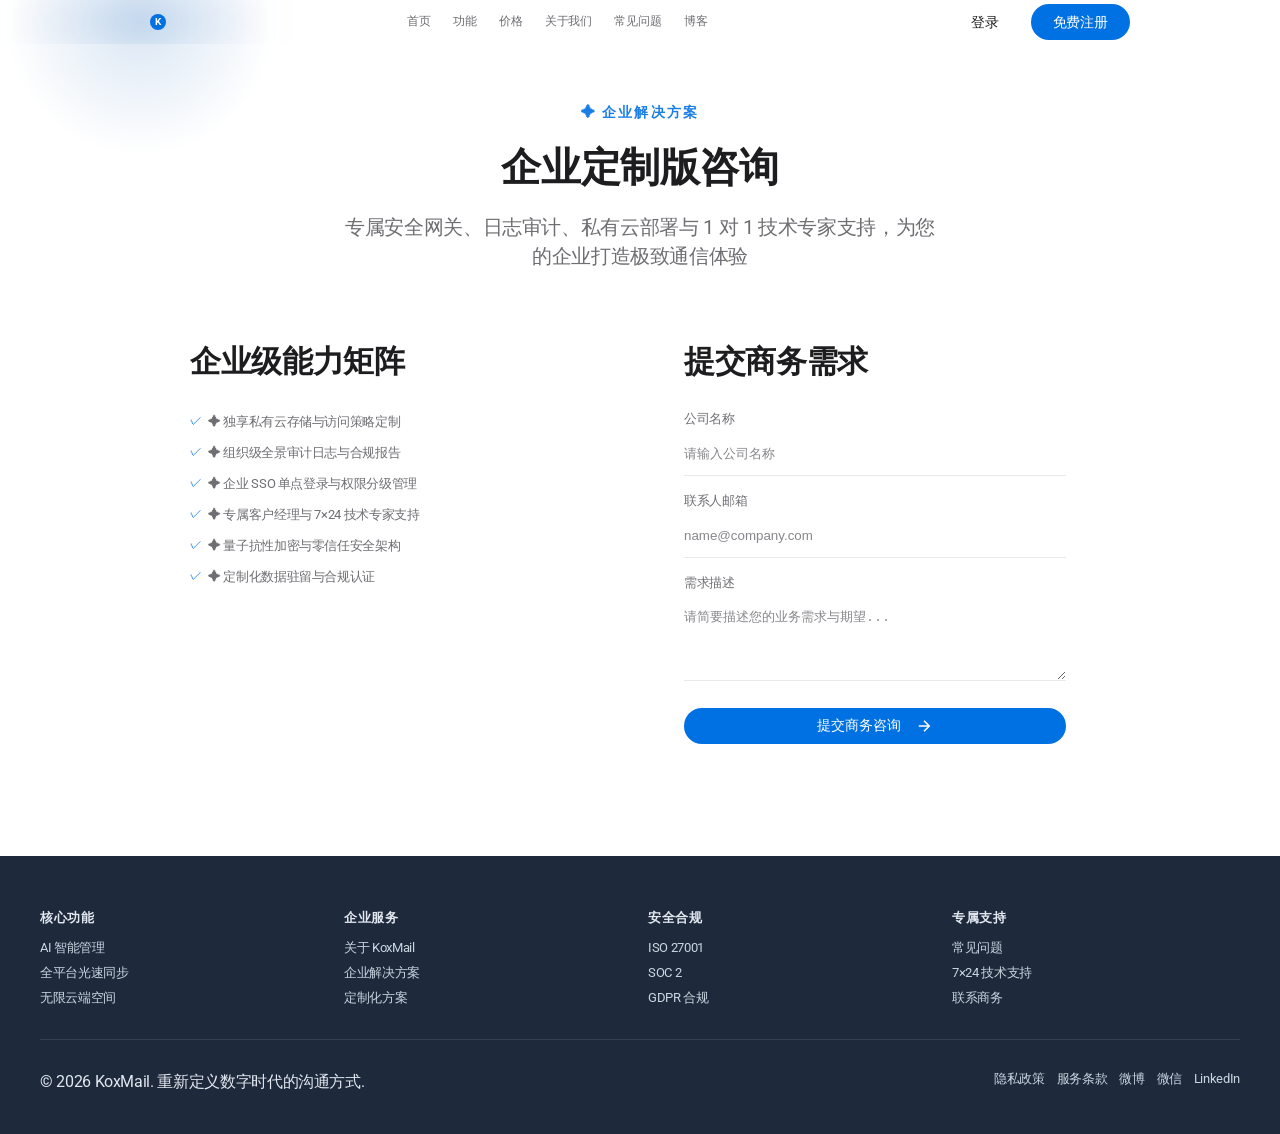
==== commit 2ab10a1b: "111" ====
--- a/business.html
+++ b/business.html
@@ -3,7 +3,7 @@
 <head>
   <meta charset="UTF-8">
   <meta name="viewport" content="width=device-width, initial-scale=1.0">
-  <title>KoxMail 企业商务咨询</title>
+  <title>KoxMail 企业解决方案 - 定制化企业级服务</title>
   <link rel="preconnect" href="https://fonts.googleapis.com">
   <link rel="preconnect" href="https://fonts.gstatic.com" crossorigin>
   <link href="https://fonts.googleapis.com/css2?family=Roboto:wght@400;500;700;800&display=swap" rel="stylesheet">
@@ -11,37 +11,47 @@
 </head>
 <body>
   <header class="site-header" id="siteHeader">
-    <div class="header-inner">
-      <a class="brand" href="index.html"><span class="brand-mark">K</span></a>
-      <button class="menu-toggle" id="menuToggle" aria-expanded="false" aria-controls="mainNav" aria-label="打开导航"><span></span><span></span><span></span></button>
-      <nav class="nav" id="mainNav">
+    <div class="container header-inner">
+      <a class="brand" href="index.html" aria-label="KoxMail 首页">
+        <span class="brand-mark">K</span>
+        <span class="brand-text">KoxMail</span>
+      </a>
+      <button class="menu-toggle" id="menuToggle" aria-expanded="false" aria-controls="mainNav" aria-label="打开导航">
+        <span></span><span></span><span></span>
+      </button>
+      <nav class="nav" id="mainNav" aria-label="主导航">
         <a href="index.html#home">首页</a>
         <a href="index.html#features">功能</a>
         <a href="index.html#pricing">价格</a>
-        <a href="index.html#contact">联系我们</a>
+        <a href="index.html#about">关于我们</a>
+        <a href="index.html#faq">常见问题</a>
+        <a href="index.html#blog">博客</a>
       </nav>
       <div class="header-actions">
         <a class="btn btn-ghost" href="login.html">登录</a>
         <a class="btn btn-accent" href="register.html">免费注册</a>
-        <button class="theme-toggle" id="themeToggle">🌓</button>
       </div>
     </div>
   </header>
+
   <main class="subpage-main">
     <section class="section">
       <div class="container">
         <div class="page-header">
+          <p class="eyebrow">✦ 企业解决方案</p>
           <h1>企业定制版咨询</h1>
-          <p class="lead">专属安全网关、日志审计、私有云方案与 1 对 1 技术专家支持</p>
+          <p class="lead">专属安全网关、日志审计、私有云部署与 1 对 1 技术专家支持，为您的企业打造极致通信体验</p>
         </div>
         <div class="business-box">
           <div class="business-info">
-            <h2>企业能力清单</h2>
+            <h2>企业级能力矩阵</h2>
             <ul class="feature-list">
-              <li>独享私有云存储与访问策略定制</li>
-              <li>组织级审计日志与合规报告导出</li>
-              <li>企业 SSO 与权限分级管理</li>
-              <li>专属客户经理与技术专家支持</li>
+              <li>✦ 独享私有云存储与访问策略定制</li>
+              <li>✦ 组织级全景审计日志与合规报告</li>
+              <li>✦ 企业 SSO 单点登录与权限分级管理</li>
+              <li>✦ 专属客户经理与 7×24 技术专家支持</li>
+              <li>✦ 量子抗性加密与零信任安全架构</li>
+              <li>✦ 定制化数据驻留与合规认证</li>
             </ul>
           </div>
           <div class="business-form">
@@ -57,25 +67,73 @@
               </div>
               <div class="field">
                 <label for="bizNeed">需求描述</label>
-                <textarea id="bizNeed" rows="4" placeholder="请简要描述您的业务需求..." required></textarea>
+                <textarea id="bizNeed" rows="4" placeholder="请简要描述您的业务需求与期望..." required></textarea>
               </div>
-              <button class="btn btn-accent full" type="submit">提交咨询</button>
+              <button class="btn btn-accent full" type="submit">
+                提交商务咨询
+                <svg class="btn-icon" viewBox="0 0 24 24" fill="none" stroke="currentColor" stroke-width="2">
+                  <path d="M5 12h14M12 5l7 7-7 7"/>
+                </svg>
+              </button>
             </form>
           </div>
         </div>
       </div>
     </section>
   </main>
+
   <footer class="site-footer">
+    <div class="container footer-grid">
+      <div>
+        <h4>核心功能</h4>
+        <a href="index.html#features">AI 智能管理</a>
+        <a href="index.html#features">全平台光速同步</a>
+        <a href="index.html#pricing">无限云端空间</a>
+      </div>
+      <div>
+        <h4>企业服务</h4>
+        <a href="index.html#about">关于 KoxMail</a>
+        <a href="business.html">企业解决方案</a>
+        <a href="index.html#pricing">定制化方案</a>
+      </div>
+      <div>
+        <h4>安全合规</h4>
+        <a href="privacy.html">ISO 27001</a>
+        <a href="privacy.html">SOC 2</a>
+        <a href="privacy.html">GDPR 合规</a>
+      </div>
+      <div>
+        <h4>专属支持</h4>
+        <a href="index.html#faq">常见问题</a>
+        <a href="support.html">7×24 技术支持</a>
+        <a href="support.html">联系商务</a>
+      </div>
+    </div>
     <div class="container footer-bottom">
-      <p>© 2026 KoxMail</p>
+      <p>© 2026 KoxMail. 重新定义数字时代的沟通方式.</p>
       <div class="footer-links">
         <a href="privacy.html">隐私政策</a>
         <a href="terms.html">服务条款</a>
-        <a href="support.html">联系支持</a>
+        <a href="support.html">微博</a>
+        <a href="support.html">微信</a>
+        <a href="support.html">LinkedIn</a>
       </div>
     </div>
   </footer>
+
+  <div class="floating-actions" id="floatingActions">
+    <button class="float-btn" id="scrollTopBtn" title="返回顶部" aria-label="返回顶部">
+      <svg viewBox="0 0 24 24" fill="none" stroke="currentColor" stroke-width="2">
+        <path d="M12 5v14M5 12l7-7 7 7"/>
+      </svg>
+    </button>
+    <button class="float-btn" id="darkModeBtn" title="切换主题" aria-label="切换主题">
+      <svg viewBox="0 0 24 24" fill="none" stroke="currentColor" stroke-width="2">
+        <path d="M21 12.79A9 9 0 1 1 11.21 3 7 7 0 0 0 21 12.79z"/>
+      </svg>
+    </button>
+  </div>
+
   <script src="script.js"></script>
 </body>
-</html>+</html>
--- a/styles.css
+++ b/styles.css
@@ -22,7 +22,8 @@
   --shadow-lg: 0 10px 40px rgba(0, 0, 0, 0.12);
 }
 
-[data-theme="dark"] {
+[data-theme="dark"],
+.dark {
   --primary: #0071e3;
   --primary-dark: #0077ed;
   --primary-light: #34c7ff;
@@ -58,16 +59,71 @@
 
 body {
   margin: 0;
-  font-family: "PingFang SC", "Roboto", "Microsoft YaHei", sans-serif;
+  font-family: -apple-system, BlinkMacSystemFont, "Segoe UI", Roboto, "Helvetica Neue", Arial, sans-serif;
   background: var(--bg);
   color: var(--text);
-  line-height: 1.6;
-  animation: pageFadeIn 0.7s ease both;
+  line-height: 1.47059;
+  letter-spacing: -0.022em;
+  animation: pageFadeIn 0.7s cubic-bezier(0.25, 0.46, 0.45, 0.94) both;
+  -webkit-font-smoothing: antialiased;
+  -moz-osx-font-smoothing: grayscale;
 }
 
 a {
   color: inherit;
   text-decoration: none;
+}
+
+a:hover {
+  color: var(--primary);
+}
+
+a:active {
+  opacity: 0.7;
+}
+
+.link-underline {
+  position: relative;
+}
+
+.link-underline::after {
+  content: "";
+  position: absolute;
+  bottom: -2px;
+  left: 0;
+  width: 100%;
+  height: 1px;
+  background: var(--primary);
+  transform: scaleX(0);
+  transform-origin: left;
+  transition: transform 0.2s cubic-bezier(0.25, 0.46, 0.45, 0.94);
+}
+
+.link-underline:hover::after {
+  transform: scaleX(1);
+}
+
+::selection {
+  background-color: var(--primary);
+  color: var(--bg);
+}
+
+::-webkit-scrollbar {
+  width: 8px;
+  height: 8px;
+}
+
+::-webkit-scrollbar-track {
+  background: var(--bg-alt);
+}
+
+::-webkit-scrollbar-thumb {
+  background: var(--text-subtle);
+  border-radius: 4px;
+}
+
+::-webkit-scrollbar-thumb:hover {
+  background: var(--text-muted);
 }
 
 .container {
@@ -128,6 +184,33 @@
 .eyebrow {
   color: var(--primary);
   font-weight: 700;
+  font-size: 14px;
+  letter-spacing: 0.15em;
+  text-transform: uppercase;
+  margin-bottom: 20px;
+  opacity: 0.9;
+}
+
+.hero-content h1 {
+  font-size: clamp(2.8rem, 5vw, 4rem);
+  font-weight: 800;
+  line-height: 1.02;
+  letter-spacing: -0.04em;
+  margin-bottom: 20px;
+  background: linear-gradient(135deg, var(--text) 0%, var(--text-muted) 100%);
+  -webkit-background-clip: text;
+  -webkit-text-fill-color: transparent;
+  background-clip: text;
+}
+
+.hero-content .lead {
+  font-size: 1.2rem;
+  line-height: 1.7;
+  color: var(--text-muted);
+  max-width: 600px;
+  margin-left: auto;
+  margin-right: auto;
+  font-weight: 500;
 }
 
 .grid-2 {
@@ -245,7 +328,7 @@
 .nav {
   display: flex;
   align-items: center;
-  gap: 30px;
+  gap: 22px;
   margin: 0 auto;
 }
 
@@ -255,32 +338,15 @@
   font-weight: 400;
   font-size: 12px;
   letter-spacing: -0.01em;
-  transition: color 0.2s ease;
+  transition: color 0.15s cubic-bezier(0.25, 0.46, 0.45, 0.94);
 }
 
 .nav a:hover {
   color: var(--text);
 }
 
-.nav a::after {
-  content: "";
-  position: absolute;
-  left: 0;
-  bottom: -6px;
-  width: 100%;
-  height: 2px;
-  transform: scaleX(0);
-  transform-origin: left;
-  transition: transform 0.2s ease;
-  background: var(--primary);
-}
-
-.nav a:hover {
-  color: var(--primary);
-}
-
-.nav a:hover::after {
-  transform: scaleX(1);
+.nav a.active {
+  color: var(--text);
 }
 
 .header-actions {
@@ -294,15 +360,16 @@
   border-radius: 18px;
   border: none;
   padding: 0 22px;
-  font-weight: 400;
+  font-weight: 500;
   font-size: 14px;
   letter-spacing: -0.01em;
   cursor: pointer;
-  transition: all 0.2s cubic-bezier(0.25, 0.46, 0.45, 0.94);
+  transition: all 0.15s cubic-bezier(0.25, 0.46, 0.45, 0.94);
   display: inline-flex;
   align-items: center;
   justify-content: center;
   position: relative;
+  white-space: nowrap;
 }
 
 .btn:hover {
@@ -319,7 +386,7 @@
 }
 
 .btn-ghost:hover {
-  background: var(--bg-alt);
+  background: rgba(0, 0, 0, 0.06);
 }
 
 .btn-accent {
@@ -329,12 +396,153 @@
 
 .btn-accent:hover {
   background: var(--primary-dark);
+}
+
+.btn-accent:active {
+  background: #0066cc;
 }
 
 .btn-outline {
   color: var(--primary);
   border: 1px solid var(--primary);
   background: transparent;
+}
+
+.btn-outline:hover {
+  background: rgba(0, 113, 227, 0.06);
+}
+
+.btn:disabled {
+  opacity: 0.5;
+  cursor: not-allowed;
+  pointer-events: none;
+}
+
+.btn.is-loading {
+  position: relative;
+  color: transparent !important;
+}
+
+.btn.is-loading::after {
+  content: "";
+  position: absolute;
+  width: 16px;
+  height: 16px;
+  border: 2px solid rgba(255, 255, 255, 0.3);
+  border-top-color: #fff;
+  border-radius: 50%;
+  animation: spin 0.6s linear infinite;
+}
+
+.btn-accent.is-loading::after {
+  border-color: rgba(255, 255, 255, 0.3);
+  border-top-color: #fff;
+}
+
+.btn-outline.is-loading::after {
+  border-color: rgba(0, 113, 227, 0.3);
+  border-top-color: var(--primary);
+}
+
+/* Micro-interactions */
+.btn-micro {
+  transition: transform 0.15s cubic-bezier(0.25, 0.46, 0.45, 0.94);
+}
+
+.btn-micro:active {
+  transform: scale(0.96);
+}
+
+/* Glow effect on hover */
+.glow-hover {
+  transition: box-shadow 0.3s cubic-bezier(0.25, 0.46, 0.45, 0.94);
+}
+
+.glow-hover:hover {
+  box-shadow: 0 0 20px rgba(0, 113, 227, 0.3);
+}
+
+/* Skeleton loading */
+.skeleton {
+  background: linear-gradient(
+    90deg,
+    var(--bg-alt) 25%,
+    var(--border) 50%,
+    var(--bg-alt) 75%
+  );
+  background-size: 200% 100%;
+  animation: shimmer 1.5s ease-in-out infinite;
+  border-radius: 4px;
+}
+
+/* Badge styling */
+.badge {
+  display: inline-block;
+  padding: 4px 12px;
+  border-radius: 12px;
+  font-size: 11px;
+  font-weight: 500;
+  letter-spacing: -0.01em;
+  background: rgba(0, 113, 227, 0.1);
+  color: var(--primary);
+}
+
+.badge.success {
+  background: rgba(52, 199, 89, 0.1);
+  color: #34c759;
+}
+
+.badge.warning {
+  background: rgba(255, 149, 0, 0.1);
+  color: #ff9500;
+}
+
+/* Tooltip */
+.tooltip {
+  position: relative;
+}
+
+.tooltip::after {
+  content: attr(data-tooltip);
+  position: absolute;
+  bottom: 100%;
+  left: 50%;
+  transform: translateX(-50%);
+  padding: 8px 12px;
+  background: var(--text);
+  color: var(--bg);
+  font-size: 12px;
+  border-radius: 8px;
+  white-space: nowrap;
+  opacity: 0;
+  visibility: hidden;
+  transition: all 0.2s cubic-bezier(0.25, 0.46, 0.45, 0.94);
+  margin-bottom: 8px;
+  pointer-events: none;
+}
+
+.tooltip:hover::after {
+  opacity: 1;
+  visibility: visible;
+}
+
+/* Focus ring */
+.focus-ring {
+  position: relative;
+}
+
+.focus-ring:focus-within {
+  box-shadow: 0 0 0 4px rgba(0, 113, 227, 0.15);
+}
+
+/* Smooth image loading */
+.img-lazy {
+  opacity: 0;
+  transition: opacity 0.5s cubic-bezier(0.25, 0.46, 0.45, 0.94);
+}
+
+.img-lazy.loaded {
+  opacity: 1;
 }
 
 
@@ -388,10 +596,25 @@
 
 input:focus, textarea:focus {
   border-color: var(--primary);
+  outline: none;
 }
 
 select:focus {
   border-color: var(--primary);
+  outline: none;
+}
+
+input:focus-visible,
+textarea:focus-visible,
+select:focus-visible,
+button:focus-visible {
+  outline: 2px solid var(--primary);
+  outline-offset: 2px;
+}
+
+input:-webkit-autofill {
+  -webkit-box-shadow: 0 0 0 100px var(--bg) inset;
+  -webkit-text-fill-color: var(--text);
 }
 
 .field {
@@ -410,12 +633,95 @@
   color: var(--text-subtle);
 }
 
+.hero-features {
+  display: flex;
+  align-items: center;
+  justify-content: center;
+  gap: 14px;
+  margin-top: 24px;
+  flex-wrap: wrap;
+}
+
+.hero-feature-tag {
+  padding: 10px 20px;
+  border-radius: 999px;
+  font-size: 13px;
+  background: linear-gradient(135deg, rgba(0, 113, 227, 0.12), rgba(0, 119, 237, 0.06));
+  color: var(--primary);
+  font-weight: 700;
+  border: 1px solid rgba(0, 113, 227, 0.25);
+  letter-spacing: 0.02em;
+  backdrop-filter: blur(10px);
+  transition: all 0.25s cubic-bezier(0.25, 0.46, 0.45, 0.94);
+}
+
+.hero-feature-tag:hover {
+  transform: translateY(-2px);
+  background: linear-gradient(135deg, rgba(0, 113, 227, 0.2), rgba(0, 119, 237, 0.1));
+  box-shadow: 0 8px 24px rgba(0, 113, 227, 0.15);
+}
+
 .hero-actions {
   display: flex;
   align-items: center;
   justify-content: center;
   gap: 16px;
-  margin-top: 24px;
+  margin-top: 32px;
+}
+
+.btn-large {
+  min-height: 48px;
+  padding: 0 28px;
+  font-size: 15px;
+  font-weight: 500;
+  border-radius: 24px;
+}
+
+.btn-icon {
+  width: 18px;
+  height: 18px;
+  margin-left: 6px;
+  transition: transform 0.2s;
+}
+
+.btn-accent:hover .btn-icon {
+  transform: translateX(3px);
+}
+
+.hero-stats {
+  display: flex;
+  align-items: center;
+  justify-content: center;
+  gap: 32px;
+  margin-top: 40px;
+  padding-top: 32px;
+  border-top: 1px solid rgba(0, 0, 0, 0.06);
+}
+
+.hero-stat {
+  display: flex;
+  flex-direction: column;
+  align-items: center;
+}
+
+.hero-stat-value {
+  font-size: 1.8rem;
+  font-weight: 700;
+  color: var(--text);
+  letter-spacing: -0.02em;
+}
+
+.hero-stat-label {
+  font-size: 13px;
+  color: var(--text-muted);
+  margin-top: 6px;
+  font-weight: 500;
+}
+
+.hero-stat-divider {
+  width: 1px;
+  height: 40px;
+  background: var(--border);
 }
 
 .hero-art {
@@ -426,27 +732,307 @@
   margin-top: 40px;
 }
 
+.hero-decor {
+  position: absolute;
+  border-radius: 50%;
+  animation: glowDrift 8s ease-in-out infinite;
+}
+
+.hero-decor-1 {
+  width: 500px;
+  height: 500px;
+  background: radial-gradient(circle, rgba(0, 113, 227, 0.12), transparent 70%);
+  top: -100px;
+  right: -100px;
+}
+
+.hero-decor-2 {
+  width: 300px;
+  height: 300px;
+  background: radial-gradient(circle, rgba(156, 136, 255, 0.08), transparent 70%);
+  bottom: -50px;
+  left: -50px;
+  animation-delay: -2s;
+}
+
+.hero-decor-3 {
+  width: 200px;
+  height: 200px;
+  background: radial-gradient(circle, rgba(52, 199, 89, 0.06), transparent 70%);
+  top: 50%;
+  left: 50%;
+  transform: translate(-50%, -50%);
+  animation-delay: -4s;
+}
+
 .mock-mail {
-  width: min(380px, 90%);
+  width: min(420px, 90%);
   border-radius: 24px;
   overflow: hidden;
-  box-shadow: var(--shadow-md);
-  border: 1px solid var(--border);
+  box-shadow: 0 40px 80px -20px rgba(0, 0, 0, 0.15), 0 0 0 1px rgba(0, 0, 0, 0.05);
+  border: 1px solid rgba(0, 0, 0, 0.08);
   animation: floatY 6s ease-in-out infinite;
   background: var(--surface);
+  position: relative;
+  z-index: 1;
+  backdrop-filter: blur(10px);
 }
 
 .mail-top {
-  padding: 12px 16px;
-  background: var(--primary);
+  display: flex;
+  align-items: center;
+  gap: 8px;
+  padding: 14px 20px;
+  background: linear-gradient(135deg, var(--primary), var(--primary-dark));
   color: #fff;
-  font-weight: 500;
+}
+
+.mail-dot {
+  width: 10px;
+  height: 10px;
+  border-radius: 50%;
+  background: rgba(255, 255, 255, 0.6);
+}
+
+.mail-dot:first-child {
+  background: #ff5f57;
+}
+
+.mail-dot:nth-child(2) {
+  background: #ffbd2e;
+}
+
+.mail-dot:nth-child(3) {
+  background: #27ca40;
+}
+
+.mail-title {
+  margin-left: auto;
+  font-weight: 600;
   font-size: 14px;
+  letter-spacing: -0.01em;
 }
 
 .mail-body {
   background: var(--surface);
-  padding: 16px;
+  padding: 20px;
+}
+
+.mail-item {
+  display: flex;
+  align-items: center;
+  gap: 14px;
+  padding: 14px 0;
+}
+
+.mail-item:not(:last-child) {
+  border-bottom: 1px solid var(--border);
+}
+
+.mail-icon {
+  font-size: 1.4rem;
+}
+
+.mail-text {
+  font-size: 14px;
+  color: var(--text-muted);
+  font-weight: 500;
+}
+
+/* Floating actions */
+.floating-actions {
+  position: fixed;
+  right: 20px;
+  bottom: 20px;
+  display: flex;
+  flex-direction: column;
+  gap: 12px;
+  z-index: 100;
+  opacity: 0;
+  transform: translateY(20px);
+  transition: all 0.3s cubic-bezier(0.25, 0.46, 0.45, 0.94);
+}
+
+.floating-actions.visible {
+  opacity: 1;
+  transform: translateY(0);
+}
+
+.float-btn {
+  width: 48px;
+  height: 48px;
+  border-radius: 50%;
+  border: none;
+  background: var(--text);
+  color: var(--bg);
+  cursor: pointer;
+  display: flex;
+  align-items: center;
+  justify-content: center;
+  transition: all 0.2s cubic-bezier(0.25, 0.46, 0.45, 0.94);
+  box-shadow: 0 4px 12px rgba(0, 0, 0, 0.15);
+}
+
+.float-btn:hover {
+  transform: translateY(-2px);
+  box-shadow: 0 6px 20px rgba(0, 0, 0, 0.2);
+}
+
+.float-btn:active {
+  transform: scale(0.95);
+}
+
+.float-btn svg {
+  width: 20px;
+  height: 20px;
+}
+
+/* Security features */
+.security-features {
+  background: var(--bg-alt);
+}
+
+.security-grid {
+  display: grid;
+  grid-template-columns: repeat(3, minmax(0, 1fr));
+  gap: 20px;
+  margin-top: 32px;
+}
+
+.security-card {
+  background: var(--surface);
+  border: 1px solid var(--border);
+  border-radius: 16px;
+  padding: 24px;
+  text-align: center;
+  transition: all 0.25s cubic-bezier(0.25, 0.46, 0.45, 0.94);
+}
+
+.security-card:hover {
+  transform: translateY(-2px);
+  box-shadow: 0 8px 30px rgba(0, 0, 0, 0.06);
+  border-color: var(--primary);
+}
+
+.security-icon {
+  font-size: 2rem;
+  margin-bottom: 12px;
+}
+
+.security-card h3 {
+  font-size: 15px;
+  font-weight: 600;
+  margin: 0 0 8px;
+}
+
+.security-card p {
+  font-size: 13px;
+  color: var(--text-muted);
+  line-height: 1.5;
+  margin: 0;
+}
+
+/* Pricing toggle */
+.pricing-toggle {
+  display: flex;
+  justify-content: center;
+  gap: 8px;
+  margin-bottom: 24px;
+}
+
+.toggle-btn {
+  padding: 8px 20px;
+  border: 1px solid var(--border);
+  border-radius: 20px;
+  background: var(--surface);
+  font-size: 13px;
+  cursor: pointer;
+  transition: all 0.15s cubic-bezier(0.25, 0.46, 0.45, 0.94);
+  display: flex;
+  align-items: center;
+  gap: 6px;
+}
+
+.toggle-btn.active {
+  background: var(--text);
+  color: var(--bg);
+  border-color: var(--text);
+}
+
+.toggle-btn:hover:not(.active) {
+  background: var(--bg-alt);
+}
+
+.save-badge {
+  padding: 2px 8px;
+  border-radius: 999px;
+  font-size: 11px;
+  background: rgba(52, 199, 89, 0.15);
+  color: #34c759;
+  font-weight: 500;
+}
+
+.toggle-btn.active .save-badge {
+  background: rgba(255, 255, 255, 0.2);
+  color: #fff;
+}
+
+/* Option card badges */
+.option-badge {
+  display: inline-block;
+  padding: 4px 10px;
+  border-radius: 8px;
+  font-size: 11px;
+  font-weight: 500;
+  margin-bottom: 8px;
+  background: rgba(0, 113, 227, 0.1);
+  color: var(--primary);
+}
+
+.option-badge.recommended {
+  background: rgba(52, 199, 89, 0.1);
+  color: #34c759;
+}
+
+.option-badge.enterprise {
+  background: rgba(156, 136, 255, 0.1);
+  color: #9c88ff;
+}
+
+.price-amount {
+  font-size: 18px;
+  font-weight: 600;
+}
+
+.price-unit {
+  font-size: 13px;
+  color: var(--text-muted);
+}
+
+.price-yearly {
+  display: block;
+  font-size: 12px;
+  color: var(--text-muted);
+  margin-top: 4px;
+}
+
+/* Mobile responsive for hero */
+@media (max-width: 767px) {
+  .hero-features {
+    flex-wrap: wrap;
+  }
+
+  .hero-stats {
+    flex-wrap: wrap;
+  }
+
+  .hero-stat-divider {
+    display: none;
+  }
+
+  .hero-stat {
+    min-width: 80px;
+  }
 }
 
 .mail-body p {
@@ -457,42 +1043,51 @@
 
 .trust {
   background: var(--bg-alt);
+  padding: 48px 0;
 }
 
 .trust-text {
   text-align: center;
   color: var(--text-muted);
   margin-top: 0;
+  margin-bottom: 24px;
+  font-size: 13px;
+  letter-spacing: 0.1em;
+  text-transform: uppercase;
+  font-weight: 700;
 }
 
 .badges {
   display: flex;
   justify-content: center;
   flex-wrap: wrap;
-  gap: 10px;
+  gap: 12px;
 }
 
 .badge {
   border-radius: 999px;
-  border: 1px solid var(--border);
+  border: 1px solid rgba(0, 0, 0, 0.06);
   background: var(--surface);
-  padding: 10px 14px;
-  font-weight: 700;
-  transition: transform 0.24s ease, box-shadow 0.24s ease;
+  padding: 12px 20px;
+  font-weight: 600;
+  font-size: 13px;
+  transition: transform 0.24s ease, box-shadow 0.24s ease, border-color 0.24s ease;
+  color: var(--text);
 }
 
 .badge:hover {
   transform: translateY(-2px);
-  box-shadow: var(--shadow-sm);
+  box-shadow: 0 8px 24px rgba(0, 0, 0, 0.08);
+  border-color: rgba(0, 113, 227, 0.2);
 }
 
 .feature-card {
-  transition: transform 0.3s cubic-bezier(0.22, 1, 0.36, 1), box-shadow 0.3s ease;
+  transition: transform 0.25s cubic-bezier(0.25, 0.46, 0.45, 0.94), box-shadow 0.25s cubic-bezier(0.25, 0.46, 0.45, 0.94);
 }
 
 .feature-card:hover {
-  transform: translateY(-4px);
-  box-shadow: var(--shadow-md);
+  transform: translateY(-2px);
+  box-shadow: 0 10px 40px rgba(0, 0, 0, 0.08);
 }
 
 .quote-card .person {
@@ -540,17 +1135,17 @@
 }
 
 .price-card {
-  border-radius: 18px;
+  border-radius: 16px;
   padding: 24px;
   background: var(--surface);
   border: 1px solid var(--border);
-  box-shadow: var(--shadow-sm);
-  transition: transform 0.35s cubic-bezier(0.22, 1, 0.36, 1), box-shadow 0.35s ease, border-color 0.25s ease;
+  box-shadow: none;
+  transition: transform 0.25s cubic-bezier(0.25, 0.46, 0.45, 0.94), box-shadow 0.25s cubic-bezier(0.25, 0.46, 0.45, 0.94);
 }
 
 .price-card:hover {
-  transform: translateY(-4px);
-  box-shadow: var(--shadow-md);
+  transform: translateY(-2px);
+  box-shadow: 0 8px 30px rgba(0, 0, 0, 0.06);
 }
 
 .price-card .price {
@@ -601,9 +1196,146 @@
 .tags span {
   border: 1px solid var(--border);
   border-radius: 999px;
-  padding: 6px 10px;
-  font-size: 0.9rem;
-  color: var(--text-muted);
+  padding: 6px 14px;
+  font-size: 12px;
+  color: var(--text-muted);
+  cursor: pointer;
+  transition: all 0.15s cubic-bezier(0.25, 0.46, 0.45, 0.94);
+}
+
+.tags span:hover {
+  background: var(--bg-alt);
+}
+
+.tags span.active {
+  background: var(--text);
+  color: var(--bg);
+  border-color: var(--text);
+}
+
+/* Table styling */
+.data-table {
+  width: 100%;
+  border-collapse: collapse;
+  font-size: 14px;
+}
+
+.data-table th {
+  text-align: left;
+  padding: 12px 16px;
+  font-weight: 500;
+  color: var(--text-muted);
+  font-size: 12px;
+  text-transform: uppercase;
+  letter-spacing: 0.08em;
+}
+
+.data-table td {
+  padding: 12px 16px;
+  border-top: 1px solid var(--border);
+}
+
+.data-table tbody tr:hover {
+  background: var(--bg-alt);
+}
+
+.data-table tfoot td {
+  padding-top: 16px;
+  border-top: 2px solid var(--border);
+  font-weight: 500;
+}
+
+/* Form error state */
+.field.invalid input,
+.field.invalid textarea {
+  border-color: var(--danger);
+}
+
+.field.invalid label {
+  color: var(--danger);
+}
+
+.error-msg {
+  display: block;
+  color: var(--danger);
+  font-size: 12px;
+  margin-top: 4px;
+  min-height: 16px;
+}
+
+/* Success state */
+.field.success input,
+.field.success textarea {
+  border-color: var(--success);
+}
+
+/* Notification toast */
+.toast {
+  position: fixed;
+  bottom: 24px;
+  right: 24px;
+  padding: 16px 20px;
+  background: var(--text);
+  color: var(--bg);
+  border-radius: 12px;
+  font-size: 14px;
+  box-shadow: 0 10px 40px rgba(0, 0, 0, 0.2);
+  opacity: 0;
+  transform: translateY(20px);
+  transition: all 0.3s cubic-bezier(0.25, 0.46, 0.45, 0.94);
+  z-index: 1000;
+}
+
+.toast.show {
+  opacity: 1;
+  transform: translateY(0);
+}
+
+.toast.success {
+  background: var(--success);
+}
+
+.toast.error {
+  background: var(--danger);
+}
+
+/* Progress bar */
+.progress-bar {
+  height: 4px;
+  background: var(--border);
+  border-radius: 2px;
+  overflow: hidden;
+}
+
+.progress-bar-inner {
+  height: 100%;
+  background: var(--primary);
+  border-radius: 2px;
+  transition: width 0.3s cubic-bezier(0.25, 0.46, 0.45, 0.94);
+}
+
+/* Chip component */
+.chip {
+  display: inline-flex;
+  align-items: center;
+  gap: 6px;
+  padding: 6px 12px;
+  border-radius: 16px;
+  background: var(--bg-alt);
+  font-size: 12px;
+  color: var(--text-muted);
+}
+
+.chip .chip-icon {
+  width: 16px;
+  height: 16px;
+  border-radius: 50%;
+  display: flex;
+  align-items: center;
+  justify-content: center;
+  font-size: 10px;
+  background: var(--primary);
+  color: #fff;
 }
 
 .accordion-item {
@@ -1031,11 +1763,23 @@
 }
 
 .pricing-card {
-  padding: 40px;
-  text-align: center;
-  border-radius: 16px;
-  border: 1px solid var(--border);
-  margin-bottom: 24px;
+  padding: 24px;
+  text-align: left;
+  border-radius: 12px;
+  border: 2px solid transparent;
+  background: var(--bg-alt);
+  margin-bottom: 12px;
+  cursor: pointer;
+  transition: all 0.2s cubic-bezier(0.25, 0.46, 0.45, 0.94);
+}
+
+.pricing-card:hover {
+  background: var(--surface);
+}
+
+.pricing-card.selected {
+  border-color: var(--primary);
+  background: var(--bg);
 }
 
 .pricing-card.secondary {
@@ -1148,8 +1892,169 @@
   color: var(--primary);
 }
 
+/* Apple-style tab switcher */
+.tab-switcher {
+  display: flex;
+  gap: 8px;
+  margin-bottom: 24px;
+}
+
+.tab-btn {
+  padding: 8px 16px;
+  border-radius: 20px;
+  border: none;
+  background: var(--bg-alt);
+  color: var(--text-muted);
+  font-size: 13px;
+  cursor: pointer;
+  transition: all 0.2s ease;
+}
+
+.tab-btn.active {
+  background: var(--text);
+  color: var(--bg);
+}
+
+.tab-btn:hover:not(.active) {
+  background: var(--border);
+}
+
+/* Apple-style option card */
+.option-card {
+  padding: 16px;
+  border-radius: 12px;
+  border: 2px solid transparent;
+  background: var(--bg-alt);
+  cursor: pointer;
+  transition: all 0.2s cubic-bezier(0.25, 0.46, 0.45, 0.94);
+  display: flex;
+  align-items: center;
+  gap: 16px;
+}
+
+.option-card:hover {
+  background: var(--surface);
+}
+
+.option-card.selected {
+  border-color: var(--primary);
+  background: var(--bg);
+}
+
+.option-card .option-icon {
+  font-size: 1.5rem;
+}
+
+.option-card .option-content {
+  flex: 1;
+}
+
+.option-card .option-title {
+  font-weight: 500;
+  margin-bottom: 2px;
+}
+
+.option-card .option-desc {
+  font-size: 13px;
+  color: var(--text-muted);
+}
+
+.option-card .option-price {
+  font-size: 13px;
+  color: var(--text-muted);
+  text-align: right;
+}
+
+/* Info card */
+.info-card {
+  padding: 20px;
+  border-radius: 12px;
+  background: var(--bg-alt);
+  border-left: 4px solid var(--primary);
+}
+
+.info-card h4 {
+  margin-bottom: 8px;
+  font-size: 14px;
+}
+
+.info-card p {
+  font-size: 13px;
+  color: var(--text-muted);
+  line-height: 1.5;
+}
+
+/* Feature item with checkmark */
+.feature-item {
+  display: flex;
+  align-items: flex-start;
+  gap: 8px;
+  padding: 8px 0;
+  font-size: 13px;
+  color: var(--text-muted);
+}
+
+.feature-item::before {
+  content: "•";
+  color: var(--text-muted);
+  font-size: 16px;
+  line-height: 1;
+}
+
+/* Divider line */
+.divider-line {
+  height: 1px;
+  background: var(--border);
+  margin: 20px 0;
+}
+
+/* Apple-style pricing grid */
+.pricing-grid-apple {
+  max-width: 500px;
+  margin: 0 auto 32px;
+  display: flex;
+  flex-direction: column;
+  gap: 12px;
+}
+
+.pricing-details {
+  max-width: 500px;
+  margin: 0 auto;
+  text-align: center;
+}
+
+.pricing-details h3 {
+  margin-bottom: 16px;
+  font-size: 1.125rem;
+}
+
+.feature-grid {
+  text-align: left;
+  padding: 16px 0;
+}
+
+.feature-grid .feature-item {
+  padding: 10px 0;
+  border-bottom: 1px solid var(--border);
+}
+
+.feature-grid .feature-item:last-child {
+  border-bottom: none;
+}
+
+.pricing-actions {
+  display: flex;
+  flex-direction: column;
+  gap: 12px;
+  margin-top: 24px;
+}
+
+.pricing-actions .btn {
+  width: 100%;
+}
+
 .fade-in {
-  animation: fadeInUp 0.5s ease both;
+  animation: fadeInUp 0.6s cubic-bezier(0.25, 0.46, 0.45, 0.94) both;
 }
 
 .reveal {
@@ -1204,10 +2109,50 @@
 
 @keyframes floatY {
   0%, 100% {
-    transform: translateY(0px) rotateX(0deg);
+    transform: translateY(0);
   }
   50% {
-    transform: translateY(-8px) rotateX(1.5deg);
+    transform: translateY(-10px);
+  }
+}
+
+@keyframes bounce {
+  0%, 100% {
+    transform: translateY(0);
+  }
+  50% {
+    transform: translateY(-5px);
+  }
+}
+
+@keyframes shimmer {
+  0% {
+    background-position: -200% center;
+  }
+  100% {
+    background-position: 200% center;
+  }
+}
+
+@keyframes slideIn {
+  from {
+    opacity: 0;
+    transform: translateX(-20px);
+  }
+  to {
+    opacity: 1;
+    transform: translateX(0);
+  }
+}
+
+@keyframes scaleIn {
+  from {
+    opacity: 0;
+    transform: scale(0.95);
+  }
+  to {
+    opacity: 1;
+    transform: scale(1);
   }
 }
 
@@ -1258,6 +2203,248 @@
   50% {
     transform: translate(-12px, 10px);
   }
+}
+
+/* Feature icon */
+.feature-icon {
+  font-size: 2rem;
+  margin-bottom: 12px;
+}
+
+.feature-list {
+  margin-top: 12px;
+  padding-left: 0;
+  list-style: none;
+}
+
+.feature-list li {
+  padding: 6px 0;
+  font-size: 13px;
+  color: var(--text-muted);
+  padding-left: 18px;
+  position: relative;
+}
+
+.feature-list li::before {
+  content: "✓";
+  position: absolute;
+  left: 0;
+  color: var(--primary);
+  font-size: 12px;
+}
+
+/* How it works */
+.how-it-works {
+  background: var(--bg-alt);
+}
+
+.steps-grid {
+  display: grid;
+  grid-template-columns: repeat(3, minmax(0, 1fr));
+  gap: 24px;
+  margin-top: 32px;
+}
+
+.step-card {
+  display: flex;
+  gap: 16px;
+  align-items: flex-start;
+}
+
+.step-number {
+  width: 36px;
+  height: 36px;
+  border-radius: 50%;
+  background: var(--primary);
+  color: #fff;
+  display: flex;
+  align-items: center;
+  justify-content: center;
+  font-size: 14px;
+  font-weight: 600;
+  flex-shrink: 0;
+}
+
+.step-content h3 {
+  margin: 0 0 8px;
+  font-size: 16px;
+}
+
+.step-content p {
+  margin: 0;
+  font-size: 14px;
+  color: var(--text-muted);
+}
+
+/* More features */
+.features-grid {
+  margin-top: 32px;
+}
+
+.feature-row {
+  display: grid;
+  grid-template-columns: repeat(2, minmax(0, 1fr));
+  gap: 16px;
+}
+
+.feature-row:not(:last-child) {
+  margin-bottom: 16px;
+}
+
+.feature-box {
+  display: flex;
+  gap: 12px;
+  padding: 16px;
+  background: var(--surface);
+  border: 1px solid var(--border);
+  border-radius: 12px;
+  transition: all 0.2s cubic-bezier(0.25, 0.46, 0.45, 0.94);
+}
+
+.feature-box:hover {
+  background: var(--bg-alt);
+  border-color: var(--primary);
+}
+
+.feature-box .feature-icon {
+  font-size: 1.5rem;
+  margin-bottom: 0;
+  flex-shrink: 0;
+}
+
+.feature-info h4 {
+  margin: 0 0 4px;
+  font-size: 14px;
+  font-weight: 500;
+}
+
+.feature-info p {
+  margin: 0;
+  font-size: 13px;
+  color: var(--text-muted);
+  line-height: 1.5;
+}
+
+/* Testimonials */
+.testimonials-grid {
+  display: grid;
+  grid-template-columns: repeat(4, minmax(0, 1fr));
+  gap: 20px;
+  margin-top: 32px;
+}
+
+.testimonial-card {
+  background: var(--surface);
+  border: 1px solid var(--border);
+  border-radius: 16px;
+  padding: 24px;
+  transition: transform 0.25s cubic-bezier(0.25, 0.46, 0.45, 0.94), box-shadow 0.25s cubic-bezier(0.25, 0.46, 0.45, 0.94);
+}
+
+.testimonial-card:hover {
+  transform: translateY(-2px);
+  box-shadow: 0 8px 30px rgba(0, 0, 0, 0.06);
+}
+
+.testimonial-content p {
+  font-size: 14px;
+  line-height: 1.6;
+  color: var(--text-muted);
+  margin: 0;
+}
+
+.testimonial-author {
+  display: flex;
+  align-items: center;
+  gap: 12px;
+  margin-top: 16px;
+}
+
+.author-avatar {
+  width: 36px;
+  height: 36px;
+  border-radius: 50%;
+  background: linear-gradient(135deg, var(--primary), var(--primary-dark));
+  color: #fff;
+  display: flex;
+  align-items: center;
+  justify-content: center;
+  font-size: 14px;
+  font-weight: 500;
+}
+
+.author-name {
+  font-size: 14px;
+  font-weight: 500;
+}
+
+.author-title {
+  font-size: 12px;
+  color: var(--text-muted);
+}
+
+.testimonial-rating {
+  margin-top: 12px;
+  font-size: 14px;
+}
+
+/* Blog preview */
+.blog-preview {
+  background: var(--bg-alt);
+}
+
+.blog-grid {
+  display: grid;
+  grid-template-columns: repeat(3, minmax(0, 1fr));
+  gap: 24px;
+  margin-top: 32px;
+}
+
+.blog-card {
+  background: var(--surface);
+  border-radius: 16px;
+  overflow: hidden;
+  border: 1px solid var(--border);
+  transition: transform 0.25s cubic-bezier(0.25, 0.46, 0.45, 0.94), box-shadow 0.25s cubic-bezier(0.25, 0.46, 0.45, 0.94);
+}
+
+.blog-card:hover {
+  transform: translateY(-2px);
+  box-shadow: 0 10px 40px rgba(0, 0, 0, 0.08);
+}
+
+.blog-image {
+  aspect-ratio: 16/10;
+  overflow: hidden;
+}
+
+.blog-image img {
+  width: 100%;
+  height: 100%;
+  object-fit: cover;
+}
+
+.blog-content {
+  padding: 20px;
+}
+
+.blog-content h3 {
+  font-size: 16px;
+  font-weight: 600;
+  margin: 12px 0 8px;
+  line-height: 1.4;
+}
+
+.blog-content p {
+  font-size: 14px;
+  color: var(--text-muted);
+  line-height: 1.5;
+  margin: 0 0 12px;
+}
+
+.blog-meta {
+  font-size: 12px;
+  color: var(--text-subtle);
 }
 
 @media (prefers-reduced-motion: reduce) {
@@ -1356,6 +2543,36 @@
   .sub-grid > * {
     grid-column: 1 / -1;
   }
+
+  .testimonials-grid {
+    grid-template-columns: repeat(2, minmax(0, 1fr));
+  }
+
+  .blog-grid {
+    grid-template-columns: 1fr;
+  }
+
+  .steps-grid {
+    grid-template-columns: 1fr;
+  }
+
+  .feature-row {
+    grid-template-columns: 1fr;
+  }
+
+  .security-grid {
+    grid-template-columns: repeat(2, minmax(0, 1fr));
+  }
+}
+
+@media (max-width: 480px) {
+  .testimonials-grid {
+    grid-template-columns: 1fr;
+  }
+
+  .security-grid {
+    grid-template-columns: 1fr;
+  }
 }
 
 .stats-grid {
@@ -1487,3 +2704,218 @@
     font-size: 0.9rem;
   }
 }
+
+/* Premium section headers */
+.section > .container > h2 {
+  font-size: clamp(1.8rem, 3vw, 2.5rem);
+  font-weight: 700;
+  letter-spacing: -0.03em;
+  margin-bottom: 8px;
+}
+
+.section > .container > .lead {
+  font-size: 1.1rem;
+  color: var(--text-muted);
+  max-width: 560px;
+  margin: 0 auto 32px;
+  line-height: 1.6;
+}
+
+/* Premium stat styling */
+.stat-item .stat-number {
+  background: linear-gradient(135deg, var(--text), var(--primary));
+  -webkit-background-clip: text;
+  -webkit-text-fill-color: transparent;
+  background-clip: text;
+}
+
+/* Premium trust badges */
+.badge {
+  font-size: 12px;
+  letter-spacing: 0.02em;
+  font-weight: 600;
+}
+
+/* Premium feature cards */
+.feature-card h3 {
+  font-size: 1.125rem;
+  font-weight: 600;
+  margin-bottom: 8px;
+}
+
+.feature-card p {
+  font-size: 14px;
+  color: var(--text-muted);
+  line-height: 1.6;
+}
+
+/* Premium step cards */
+.step-content h3 {
+  font-size: 1rem;
+  font-weight: 600;
+  margin-bottom: 6px;
+}
+
+.step-content p {
+  font-size: 14px;
+  color: var(--text-muted);
+  line-height: 1.5;
+}
+
+/* Premium security cards */
+.security-card {
+  padding: 24px;
+  border-radius: 16px;
+  background: var(--surface);
+  border: 1px solid var(--border);
+  text-align: center;
+  transition: all 0.25s cubic-bezier(0.25, 0.46, 0.45, 0.94);
+}
+
+.security-card:hover {
+  transform: translateY(-3px);
+  box-shadow: 0 12px 40px rgba(0, 0, 0, 0.08);
+  border-color: var(--primary);
+}
+
+.security-card h3 {
+  font-size: 1rem;
+  font-weight: 600;
+  margin: 12px 0 8px;
+}
+
+.security-card p {
+  font-size: 13px;
+  color: var(--text-muted);
+  line-height: 1.5;
+  margin: 0;
+}
+
+.security-icon {
+  font-size: 2rem;
+}
+
+/* Premium quote cards */
+.quote-card {
+  padding: 24px;
+  border-radius: 16px;
+}
+
+.quote-card p {
+  font-size: 15px;
+  line-height: 1.7;
+  color: var(--text-muted);
+  font-style: italic;
+}
+
+.quote-card .person {
+  font-size: 13px;
+  font-weight: 600;
+  color: var(--text);
+  margin-top: 16px;
+}
+
+/* Premium CTA box */
+.cta-box {
+  padding: 40px 24px;
+}
+
+.cta-box h2 {
+  font-size: clamp(1.5rem, 2.5vw, 2rem);
+  font-weight: 700;
+  letter-spacing: -0.02em;
+  margin-bottom: 12px;
+}
+
+.cta-box .lead {
+  font-size: 1rem;
+  color: var(--text-muted);
+  margin-bottom: 24px;
+  max-width: 480px;
+  margin-left: auto;
+  margin-right: auto;
+}
+
+/* Premium blog cards */
+.blog-card .blog-content h3 {
+  font-size: 15px;
+  font-weight: 600;
+  line-height: 1.4;
+}
+
+.blog-card .blog-content p {
+  font-size: 13px;
+  color: var(--text-muted);
+  line-height: 1.5;
+}
+
+/* Premium footer */
+.site-footer h4 {
+  font-size: 13px;
+  font-weight: 700;
+  text-transform: uppercase;
+  letter-spacing: 0.05em;
+  color: #e2e8f0;
+}
+
+.site-footer a {
+  font-size: 13px;
+}
+
+/* Premium accordion */
+.accordion-trigger {
+  font-size: 15px;
+  font-weight: 600;
+}
+
+.accordion-panel p {
+  font-size: 14px;
+  line-height: 1.7;
+}
+
+/* Premium option cards */
+.option-badge {
+  display: inline-block;
+  padding: 4px 10px;
+  border-radius: 6px;
+  font-size: 11px;
+  font-weight: 700;
+  text-transform: uppercase;
+  letter-spacing: 0.03em;
+}
+
+.option-badge:not(.recommended):not(.enterprise) {
+  background: rgba(0, 113, 227, 0.1);
+  color: var(--primary);
+}
+
+.option-badge.recommended {
+  background: rgba(52, 199, 89, 0.15);
+  color: #34c759;
+}
+
+.option-badge.enterprise {
+  background: rgba(156, 136, 255, 0.15);
+  color: #9b8aff;
+}
+
+.option-title {
+  font-size: 15px;
+  font-weight: 600;
+}
+
+.option-desc {
+  font-size: 13px;
+  color: var(--text-muted);
+}
+
+.option-price {
+  font-size: 14px;
+  font-weight: 600;
+  color: var(--text);
+}
+
+.price-amount {
+  font-size: 2rem;
+  font-weight: 700;
+}
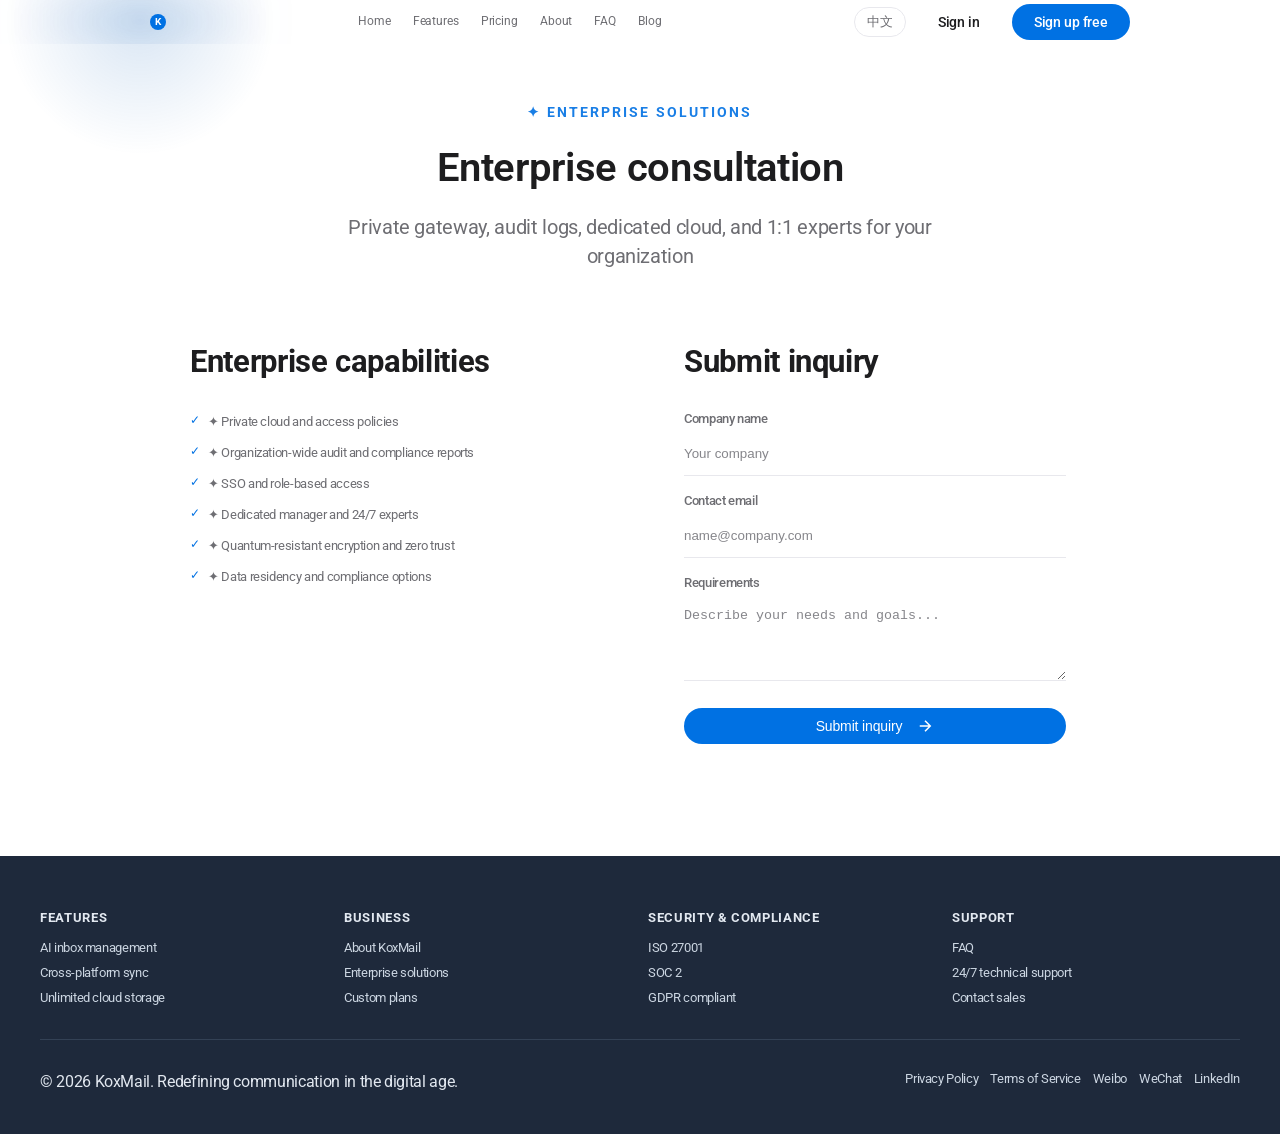
==== commit a7c64184: "refactor: 全站语言与文案更新，提升用户体验 本次更新对全站进行了语言和文案的全面优化： 1. 将页面语言从中文切换为英文，增强国际化支持。 2. 更新页面标题、描述及导航链接，确保与品牌形象" ====
--- a/business.html
+++ b/business.html
@@ -1,35 +1,36 @@
 <!doctype html>
-<html lang="zh-CN">
+<html lang="en">
 <head>
   <meta charset="UTF-8">
   <meta name="viewport" content="width=device-width, initial-scale=1.0">
-  <title>KoxMail 企业解决方案 - 定制化企业级服务</title>
+  <title>KoxMail Enterprise Solutions</title>
   <link rel="preconnect" href="https://fonts.googleapis.com">
   <link rel="preconnect" href="https://fonts.gstatic.com" crossorigin>
   <link href="https://fonts.googleapis.com/css2?family=Roboto:wght@400;500;700;800&display=swap" rel="stylesheet">
   <link rel="stylesheet" href="styles.css">
 </head>
-<body>
+<body data-page="business">
   <header class="site-header" id="siteHeader">
     <div class="container header-inner">
-      <a class="brand" href="index.html" aria-label="KoxMail 首页">
+      <a class="brand" href="index.html" data-i18n-aria="brand.aria">
         <span class="brand-mark">K</span>
         <span class="brand-text">KoxMail</span>
       </a>
-      <button class="menu-toggle" id="menuToggle" aria-expanded="false" aria-controls="mainNav" aria-label="打开导航">
+      <button class="menu-toggle" id="menuToggle" aria-expanded="false" aria-controls="mainNav" data-i18n-aria="nav.open">
         <span></span><span></span><span></span>
       </button>
-      <nav class="nav" id="mainNav" aria-label="主导航">
-        <a href="index.html#home">首页</a>
-        <a href="index.html#features">功能</a>
-        <a href="index.html#pricing">价格</a>
-        <a href="index.html#about">关于我们</a>
-        <a href="index.html#faq">常见问题</a>
-        <a href="index.html#blog">博客</a>
+      <nav class="nav" id="mainNav" data-i18n-aria="nav.main">
+        <a href="index.html#home" data-i18n="nav.home">Home</a>
+        <a href="index.html#features" data-i18n="nav.features">Features</a>
+        <a href="index.html#pricing" data-i18n="nav.pricing">Pricing</a>
+        <a href="index.html#about" data-i18n="nav.about">About</a>
+        <a href="index.html#faq" data-i18n="nav.faq">FAQ</a>
+        <a href="index.html#blog" data-i18n="nav.blog">Blog</a>
       </nav>
       <div class="header-actions">
-        <a class="btn btn-ghost" href="login.html">登录</a>
-        <a class="btn btn-accent" href="register.html">免费注册</a>
+        <button type="button" class="lang-btn" id="langToggle" aria-label="Switch to Chinese">中文</button>
+        <a class="btn btn-ghost" href="login.html" data-i18n="common.login">Sign in</a>
+        <a class="btn btn-accent" href="register.html" data-i18n="common.register">Sign up free</a>
       </div>
     </div>
   </header>
@@ -38,39 +39,39 @@
     <section class="section">
       <div class="container">
         <div class="page-header">
-          <p class="eyebrow">✦ 企业解决方案</p>
-          <h1>企业定制版咨询</h1>
-          <p class="lead">专属安全网关、日志审计、私有云部署与 1 对 1 技术专家支持，为您的企业打造极致通信体验</p>
+          <p class="eyebrow" data-i18n="business.eyebrow">✦ Enterprise solutions</p>
+          <h1 data-i18n="business.title">Enterprise consultation</h1>
+          <p class="lead" data-i18n="business.lead">Private gateway, audit logs, dedicated cloud, and 1:1 experts for your organization</p>
         </div>
         <div class="business-box">
           <div class="business-info">
-            <h2>企业级能力矩阵</h2>
+            <h2 data-i18n="business.matrix.title">Enterprise capabilities</h2>
             <ul class="feature-list">
-              <li>✦ 独享私有云存储与访问策略定制</li>
-              <li>✦ 组织级全景审计日志与合规报告</li>
-              <li>✦ 企业 SSO 单点登录与权限分级管理</li>
-              <li>✦ 专属客户经理与 7×24 技术专家支持</li>
-              <li>✦ 量子抗性加密与零信任安全架构</li>
-              <li>✦ 定制化数据驻留与合规认证</li>
+              <li data-i18n="business.matrix.li1">✦ Private cloud and access policies</li>
+              <li data-i18n="business.matrix.li2">✦ Organization-wide audit and compliance reports</li>
+              <li data-i18n="business.matrix.li3">✦ SSO and role-based access</li>
+              <li data-i18n="business.matrix.li4">✦ Dedicated manager and 24/7 experts</li>
+              <li data-i18n="business.matrix.li5">✦ Quantum-resistant encryption and zero trust</li>
+              <li data-i18n="business.matrix.li6">✦ Data residency and compliance options</li>
             </ul>
           </div>
           <div class="business-form">
-            <h2>提交商务需求</h2>
+            <h2 data-i18n="business.form.title">Submit inquiry</h2>
             <form class="auth-form" action="support.html" method="get">
               <div class="field">
-                <label for="bizCompany">公司名称</label>
-                <input id="bizCompany" type="text" placeholder="请输入公司名称" required>
+                <label for="bizCompany" data-i18n="business.company">Company name</label>
+                <input id="bizCompany" type="text" data-i18n-placeholder="business.companyPh" placeholder="Your company" required>
               </div>
               <div class="field">
-                <label for="bizContact">联系人邮箱</label>
+                <label for="bizContact" data-i18n="business.email">Contact email</label>
                 <input id="bizContact" type="email" placeholder="name@company.com" required>
               </div>
               <div class="field">
-                <label for="bizNeed">需求描述</label>
-                <textarea id="bizNeed" rows="4" placeholder="请简要描述您的业务需求与期望..." required></textarea>
+                <label for="bizNeed" data-i18n="business.need">Requirements</label>
+                <textarea id="bizNeed" rows="4" data-i18n-placeholder="business.needPh" placeholder="Describe your needs and goals..." required></textarea>
               </div>
               <button class="btn btn-accent full" type="submit">
-                提交商务咨询
+                <span data-i18n="business.submit">Submit inquiry</span>
                 <svg class="btn-icon" viewBox="0 0 24 24" fill="none" stroke="currentColor" stroke-width="2">
                   <path d="M5 12h14M12 5l7 7-7 7"/>
                 </svg>
@@ -85,55 +86,56 @@
   <footer class="site-footer">
     <div class="container footer-grid">
       <div>
-        <h4>核心功能</h4>
-        <a href="index.html#features">AI 智能管理</a>
-        <a href="index.html#features">全平台光速同步</a>
-        <a href="index.html#pricing">无限云端空间</a>
+        <h4 data-i18n="footer.features">Features</h4>
+        <a href="index.html#features" data-i18n="footer.features.ai">AI inbox management</a>
+        <a href="index.html#features" data-i18n="footer.features.sync">Cross-platform sync</a>
+        <a href="index.html#pricing" data-i18n="footer.features.storage">Unlimited cloud storage</a>
       </div>
       <div>
-        <h4>企业服务</h4>
-        <a href="index.html#about">关于 KoxMail</a>
-        <a href="business.html">企业解决方案</a>
-        <a href="index.html#pricing">定制化方案</a>
+        <h4 data-i18n="footer.business">Business</h4>
+        <a href="index.html#about" data-i18n="footer.business.about">About KoxMail</a>
+        <a href="business.html" data-i18n="footer.business.solutions">Enterprise solutions</a>
+        <a href="index.html#pricing" data-i18n="footer.business.custom">Custom plans</a>
       </div>
       <div>
-        <h4>安全合规</h4>
+        <h4 data-i18n="footer.security">Security & compliance</h4>
         <a href="privacy.html">ISO 27001</a>
         <a href="privacy.html">SOC 2</a>
-        <a href="privacy.html">GDPR 合规</a>
+        <a href="privacy.html" data-i18n="footer.security.gdpr">GDPR compliant</a>
       </div>
       <div>
-        <h4>专属支持</h4>
-        <a href="index.html#faq">常见问题</a>
-        <a href="support.html">7×24 技术支持</a>
-        <a href="support.html">联系商务</a>
+        <h4 data-i18n="footer.support">Support</h4>
+        <a href="index.html#faq" data-i18n="footer.support.faq">FAQ</a>
+        <a href="support.html" data-i18n="footer.support.tech">24/7 technical support</a>
+        <a href="support.html" data-i18n="footer.support.sales">Contact sales</a>
       </div>
     </div>
     <div class="container footer-bottom">
-      <p>© 2026 KoxMail. 重新定义数字时代的沟通方式.</p>
+      <p data-i18n="footer.copyright">© 2026 KoxMail. Redefining communication in the digital age.</p>
       <div class="footer-links">
-        <a href="privacy.html">隐私政策</a>
-        <a href="terms.html">服务条款</a>
-        <a href="support.html">微博</a>
-        <a href="support.html">微信</a>
-        <a href="support.html">LinkedIn</a>
+        <a href="privacy.html" data-i18n="footer.privacy">Privacy Policy</a>
+        <a href="terms.html" data-i18n="footer.terms">Terms of Service</a>
+        <a href="support.html" data-i18n="footer.weibo" aria-label="Weibo">Weibo</a>
+        <a href="support.html" data-i18n="footer.wechat" aria-label="WeChat">WeChat</a>
+        <a href="support.html" aria-label="LinkedIn">LinkedIn</a>
       </div>
     </div>
   </footer>
 
   <div class="floating-actions" id="floatingActions">
-    <button class="float-btn" id="scrollTopBtn" title="返回顶部" aria-label="返回顶部">
+    <button class="float-btn" id="scrollTopBtn" data-i18n-title="float.scrollTop" data-i18n-aria="float.scrollTop" title="Back to top" aria-label="Back to top">
       <svg viewBox="0 0 24 24" fill="none" stroke="currentColor" stroke-width="2">
         <path d="M12 5v14M5 12l7-7 7 7"/>
       </svg>
     </button>
-    <button class="float-btn" id="darkModeBtn" title="切换主题" aria-label="切换主题">
+    <button class="float-btn" id="darkModeBtn" data-i18n-title="float.theme" data-i18n-aria="float.theme" title="Toggle theme" aria-label="Toggle theme">
       <svg viewBox="0 0 24 24" fill="none" stroke="currentColor" stroke-width="2">
         <path d="M21 12.79A9 9 0 1 1 11.21 3 7 7 0 0 0 21 12.79z"/>
       </svg>
     </button>
   </div>
 
+  <script src="i18n.js"></script>
   <script src="script.js"></script>
 </body>
 </html>
--- a/styles.css
+++ b/styles.css
@@ -355,6 +355,26 @@
   gap: 10px;
 }
 
+.lang-btn {
+  padding: 6px 12px;
+  font-size: 0.8125rem;
+  font-weight: 500;
+  color: var(--text-muted);
+  background: transparent;
+  border: 1px solid var(--border);
+  border-radius: 980px;
+  cursor: pointer;
+  transition: color 0.2s, border-color 0.2s, background 0.2s;
+  font-family: inherit;
+  line-height: 1.2;
+}
+
+.lang-btn:hover {
+  color: var(--text);
+  border-color: var(--text-subtle);
+  background: var(--surface-hover);
+}
+
 .btn {
   min-height: 36px;
   border-radius: 18px;
@@ -2531,6 +2551,11 @@
     display: none;
   }
 
+  .header-actions .lang-btn {
+    padding: 5px 10px;
+    font-size: 0.75rem;
+  }
+
   .hero-form {
     flex-direction: column;
   }
